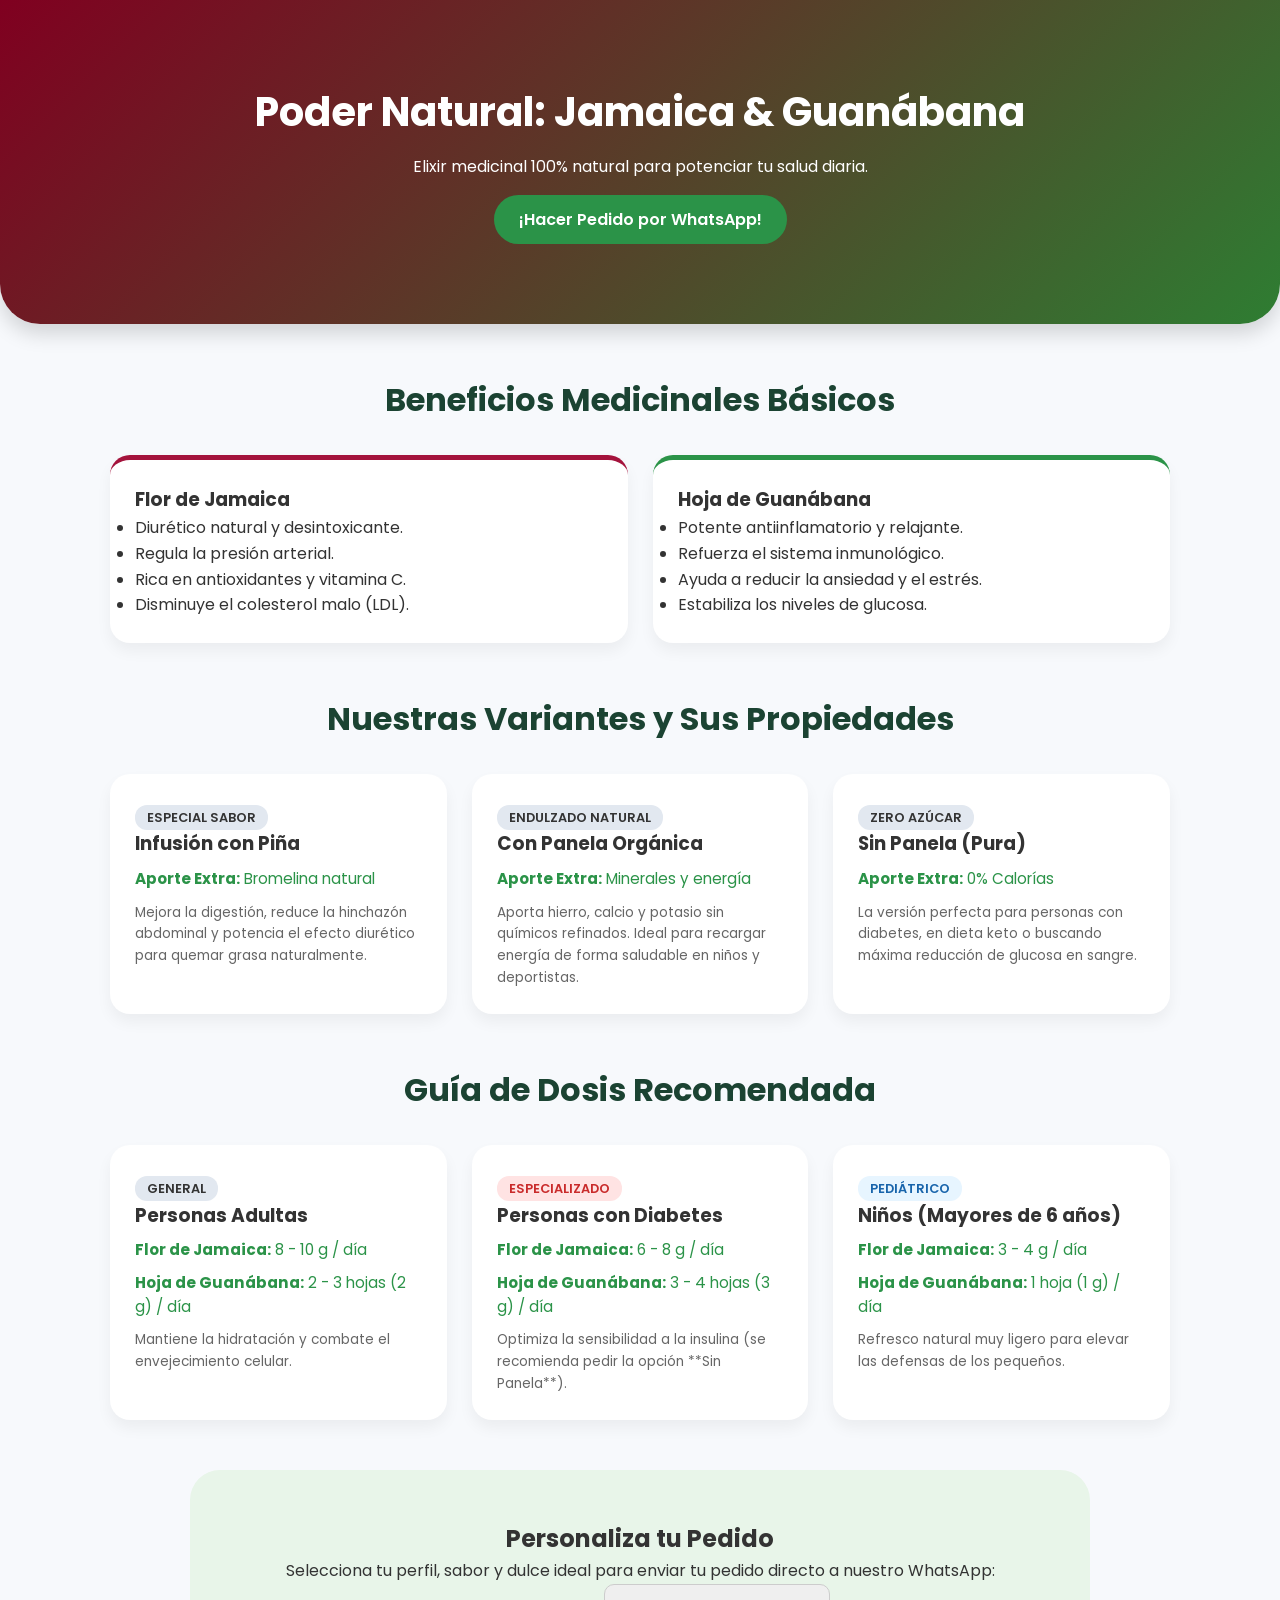
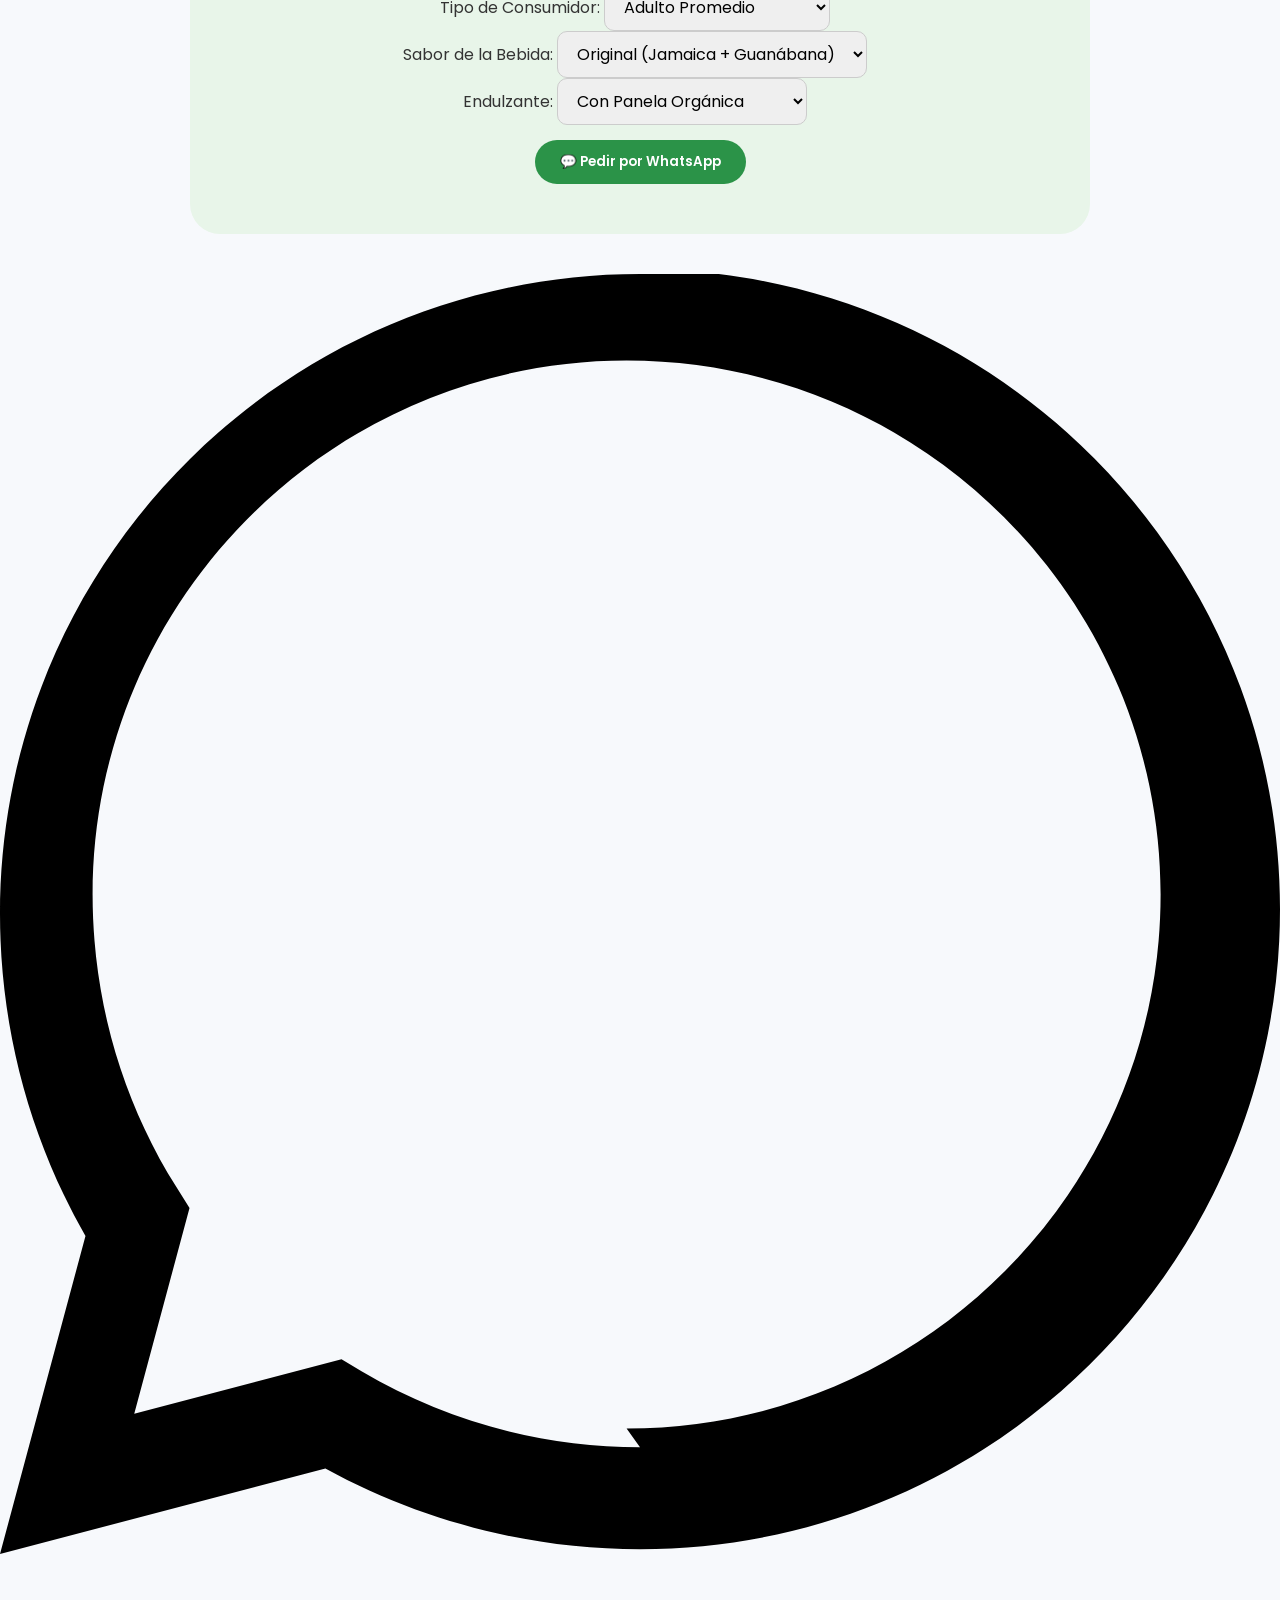
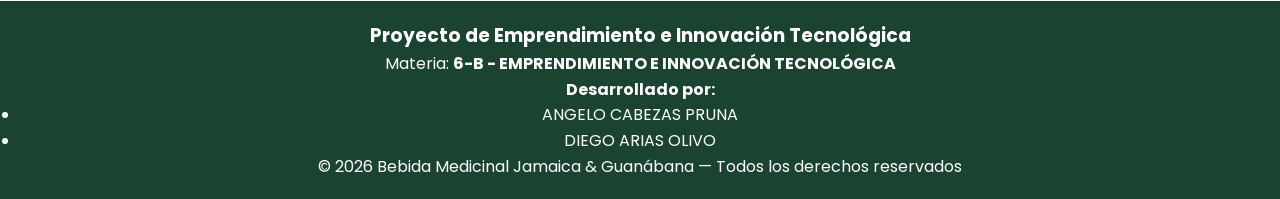
==== index.html @ f89e8bc5 "Revise index.html for improved content and layout Updated content and structure of the index.html fi" ====
<!DOCTYPE html>
<html lang="es">
<head>
  <meta charset="UTF-8">
  <meta name="viewport" content="width=device-width, initial-scale=1.0">
  <title>Infusión Medicinal: Jamaica & Guanábana</title>
  <link rel="stylesheet" href="style.css">
  <link href="https://fonts.googleapis.com/css2?family=Poppins:wght@300;400;600;700&display=swap" rel="stylesheet">
</head>
<body>

  <!-- Header -->
  <header class="hero">
    <div class="hero-content">
      <h1 class="fade-in">Poder Natural: Jamaica & Guanábana</h1>
      <p class="fade-in-delay">Elixir medicinal 100% natural para potenciar tu salud diaria.</p>
      <a href="#pedido" class="btn-main">¡Hacer Pedido por WhatsApp!</a>
    </div>
  </header>

  <!-- Beneficios de la Infusión Base -->
  <section class="container">
    <h2 class="section-title">Beneficios Medicinales Básicos</h2>
    <div class="grid">
      <div class="card card-jamaica">
        <h3>Flor de Jamaica</h3>
        <ul>
          <li>Diurético natural y desintoxicante.</li>
          <li>Regula la presión arterial.</li>
          <li>Rica en antioxidantes y vitamina C.</li>
          <li>Disminuye el colesterol malo (LDL).</li>
        </ul>
      </div>

      <div class="card card-guanabana">
        <h3>Hoja de Guanábana</h3>
        <ul>
          <li>Potente antiinflamatorio y relajante.</li>
          <li>Refuerza el sistema inmunológico.</li>
          <li>Ayuda a reducir la ansiedad y el estrés.</li>
          <li>Estabiliza los niveles de glucosa.</li>
        </ul>
      </div>
    </div>
  </section>

  <!-- Sección de Sabores y Variantes -->
  <section class="container">
    <h2 class="section-title">Nuestras Variantes y Sus Propiedades</h2>
    <div class="grid">
      <div class="card card-flavor">
        <span class="badge badge-pina">Especial Sabor</span>
        <h3>Infusión con Piña</h3>
        <p class="dosis"><strong>Aporte Extra:</strong> Bromelina natural</p>
        <p class="desc">Mejora la digestión, reduce la hinchazón abdominal y potencia el efecto diurético para quemar grasa naturalmente.</p>
      </div>

      <div class="card card-flavor">
        <span class="badge badge-panela">Endulzado Natural</span>
        <h3>Con Panela Orgánica</h3>
        <p class="dosis"><strong>Aporte Extra:</strong> Minerales y energía</p>
        <p class="desc">Aporta hierro, calcio y potasio sin químicos refinados. Ideal para recargar energía de forma saludable en niños y deportistas.</p>
      </div>

      <div class="card card-flavor">
        <span class="badge badge-zero">Zero Azúcar</span>
        <h3>Sin Panela (Pura)</h3>
        <p class="dosis"><strong>Aporte Extra:</strong> 0% Calorías</p>
        <p class="desc">La versión perfecta para personas con diabetes, en dieta keto o buscando máxima reducción de glucosa en sangre.</p>
      </div>
    </div>
  </section>

  <!-- Dosis según la persona -->
  <section id="dosificacion" class="container">
    <h2 class="section-title">Guía de Dosis Recomendada</h2>
    <div class="grid">
      
      <div class="card info-card">
        <span class="badge">General</span>
        <h3>Personas Adultas</h3>
        <p class="dosis"><strong>Flor de Jamaica:</strong> 8 - 10 g / día</p>
        <p class="dosis"><strong>Hoja de Guanábana:</strong> 2 - 3 hojas (2 g) / día</p>
        <p class="desc">Mantiene la hidratación y combate el envejecimiento celular.</p>
      </div>

      <div class="card info-card highlight">
        <span class="badge badge-diabetes">Especializado</span>
        <h3>Personas con Diabetes</h3>
        <p class="dosis"><strong>Flor de Jamaica:</strong> 6 - 8 g / día</p>
        <p class="dosis"><strong>Hoja de Guanábana:</strong> 3 - 4 hojas (3 g) / día</p>
        <p class="desc">Optimiza la sensibilidad a la insulina (se recomienda pedir la opción **Sin Panela**).</p>
      </div>

      <div class="card info-card">
        <span class="badge badge-kids">Pediátrico</span>
        <h3>Niños (Mayores de 6 años)</h3>
        <p class="dosis"><strong>Flor de Jamaica:</strong> 3 - 4 g / día</p>
        <p class="dosis"><strong>Hoja de Guanábana:</strong> 1 hoja (1 g) / día</p>
        <p class="desc">Refresco natural muy ligero para elevar las defensas de los pequeños.</p>
      </div>

    </div>
  </section>

  <!-- Calculadora y Pedido Personalizado -->
  <section id="pedido" class="interactive-section">
    <h2>Personaliza tu Pedido</h2>
    <p>Selecciona tu perfil, sabor y dulce ideal para enviar tu pedido directo a nuestro WhatsApp:</p>
    
    <div class="calculator-box">
      <div class="form-group">
        <label>Tipo de Consumidor:</label>
        <select id="userType">
          <option value="Adulto Promedio">Adulto Promedio</option>
          <option value="Persona con Diabetes">Persona con Diabetes</option>
          <option value="Niño (6-12 años)">Niño (6-12 años)</option>
        </select>
      </div>

      <div class="form-group">
        <label>Sabor de la Bebida:</label>
        <select id="flavorType">
          <option value="Original (Jamaica + Guanábana)">Original (Jamaica + Guanábana)</option>
          <option value="Con Piña (Digestiva)">Con Piña (Digestiva)</option>
        </select>
      </div>

      <div class="form-group">
        <label>Endulzante:</label>
        <select id="sweetType">
          <option value="Con Panela Orgánica">Con Panela Orgánica</option>
          <option value="Sin Panela (100% Natural)">Sin Panela (100% Natural)</option>
        </select>
      </div>

      <button onclick="enviarWhatsApp()" class="btn-calc btn-whatsapp">
        💬 Pedir por WhatsApp
      </button>
    </div>
  </section>

  <!-- Botón Flotante de WhatsApp -->
  <a href="https://wa.me/593978874366?text=¡Hola!%20Deseo%20información%20sobre%20las%20bebidas%20medicinales." class="whatsapp-float" target="_blank">
    <svg viewBox="0 0 32 32" class="whatsapp-icon">
      <path d="M16 0c-8.837 0-16 7.163-16 16 0 2.825 0.737 5.607 2.137 8.048l-2.137 7.952 8.135-2.135c2.372 1.3 5.068 2.015 7.865 2.015 8.837 0 16-7.163 16-16s-7.163-16-16-16zM16 29.333c-2.452 0-4.855-0.655-6.962-1.902l-0.5-0.298-5.182 1.358 1.382-5.143-0.328-0.522c-1.372-2.182-2.095-4.708-2.095-7.311 0-7.362 5.988-13.35 13.35-13.35s13.35 5.988 13.35 13.35-5.988 13.35-13.35 13.35z"></path>
    </svg>
  </a>

  <!-- Créditos del Emprendimiento -->
  <footer>
    <div class="footer-content">
      <h3>Proyecto de Emprendimiento e Innovación Tecnológica</h3>
      <p class="materia">Materia: <strong>6-B - EMPRENDIMIENTO E INNOVACIÓN TECNOLÓGICA</strong></p>
      
      <div class="integrantes">
        <p><strong>Desarrollado por:</strong></p>
        <ul>
          <li>ANGELO CABEZAS PRUNA</li>
          <li>DIEGO ARIAS OLIVO</li>
        </ul>
      </div>

      <p class="copyright">&copy; 2026 Bebida Medicinal Jamaica & Guanábana — Todos los derechos reservados</p>
    </div>
  </footer>

  <script src="script.js"></script>
</body>
</html>
---- style.css ----
* {
  margin: 0;
  padding: 0;
  box-sizing: border-box;
  font-family: 'Poppins', sans-serif;
}

body {
  background-color: #f7f9fc;
  color: #333;
  line-height: 1.6;
}

/* Header animado */
.hero {
  background: linear-gradient(135deg, #800020, #2e7d32);
  color: white;
  text-align: center;
  padding: 80px 20px;
  border-bottom-left-radius: 40px;
  border-bottom-right-radius: 40px;
  box-shadow: 0 10px 20px rgba(0,0,0,0.15);
}

.hero h1 {
  font-size: 2.5rem;
  margin-bottom: 10px;
}

/* Animaciones CSS */
.fade-in {
  animation: fadeIn 1.2s ease-in-out;
}

.fade-in-delay {
  animation: fadeIn 2s ease-in-out;
}

@keyframes fadeIn {
  from { opacity: 0; transform: translateY(-15px); }
  to { opacity: 1; transform: translateY(0); }
}

/* Layout */
.container {
  max-width: 1100px;
  margin: 50px auto;
  padding: 0 20px;
}

.section-title {
  text-align: center;
  margin-bottom: 30px;
  color: #1b4332;
  font-size: 2rem;
}

.grid {
  display: grid;
  grid-template-columns: repeat(auto-fit, minmax(280px, 1fr));
  gap: 25px;
}

/* Tarjetas */
.card {
  background: white;
  padding: 25px;
  border-radius: 20px;
  box-shadow: 0 8px 15px rgba(0,0,0,0.05);
  transition: transform 0.3s ease, box-shadow 0.3s ease;
  border-top: 5px solid transparent;
}

.card:hover {
  transform: translateY(-8px);
  box-shadow: 0 12px 25px rgba(0,0,0,0.12);
}

.card-jamaica { border-top-color: #a4133c; }
.card-guanabana { border-top-color: #2b9348; }

.badge {
  background: #e2e8f0;
  padding: 4px 12px;
  border-radius: 12px;
  font-size: 0.8rem;
  font-weight: 600;
  text-transform: uppercase;
}

.badge-diabetes { background: #ffe3e3; color: #c92a2a; }
.badge-kids { background: #e7f5ff; color: #1864ab; }

.dosis {
  font-size: 0.95rem;
  margin-top: 8px;
  color: #2b9348;
}

.desc {
  font-size: 0.85rem;
  color: #666;
  margin-top: 10px;
}

/* Botones y Calculadora */
.btn-main, .btn-calc {
  display: inline-block;
  background: #2b9348;
  color: white;
  padding: 12px 25px;
  border-radius: 25px;
  text-decoration: none;
  font-weight: 600;
  margin-top: 15px;
  border: none;
  cursor: pointer;
  transition: background 0.3s;
}

.btn-main:hover, .btn-calc:hover {
  background: #1b4332;
}

.interactive-section {
  background: #e8f5e9;
  text-align: center;
  padding: 50px 20px;
  border-radius: 30px;
  max-width: 900px;
  margin: 40px auto;
}

select {
  padding: 10px 15px;
  border-radius: 10px;
  border: 1px solid #ccc;
  font-size: 1rem;
  margin-right: 10px;
}

.result-box {
  margin-top: 25px;
  padding: 20px;
  background: white;
  border-radius: 15px;
  display: inline-block;
  box-shadow: 0 4px 10px rgba(0,0,0,0.08);
  animation: popIn 0.4s ease;
}

.hidden { display: none; }

@keyframes popIn {
  0% { transform: scale(0.8); opacity: 0; }
  100% { transform: scale(1); opacity: 1; }
}

footer {
  text-align: center;
  padding: 20px;
  background: #1b4332;
  color: white;
  margin-top: 40px;
}
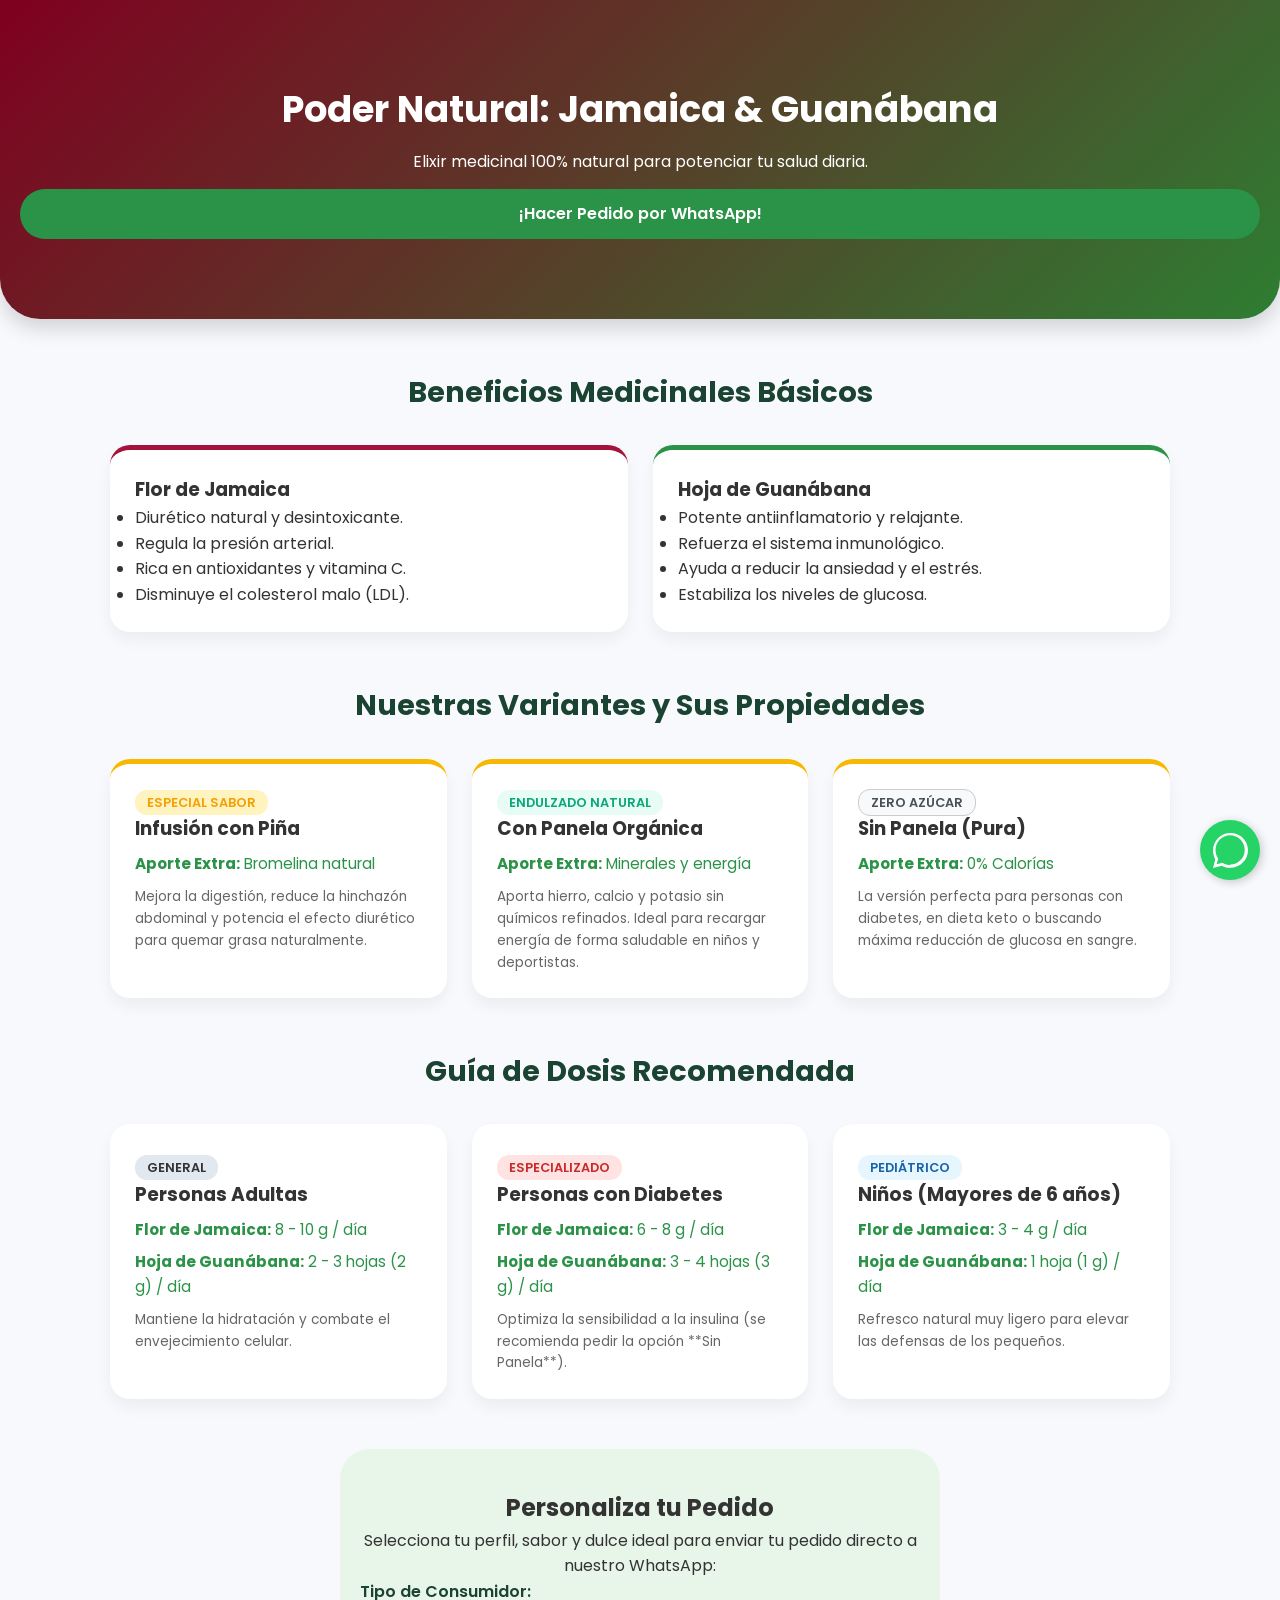
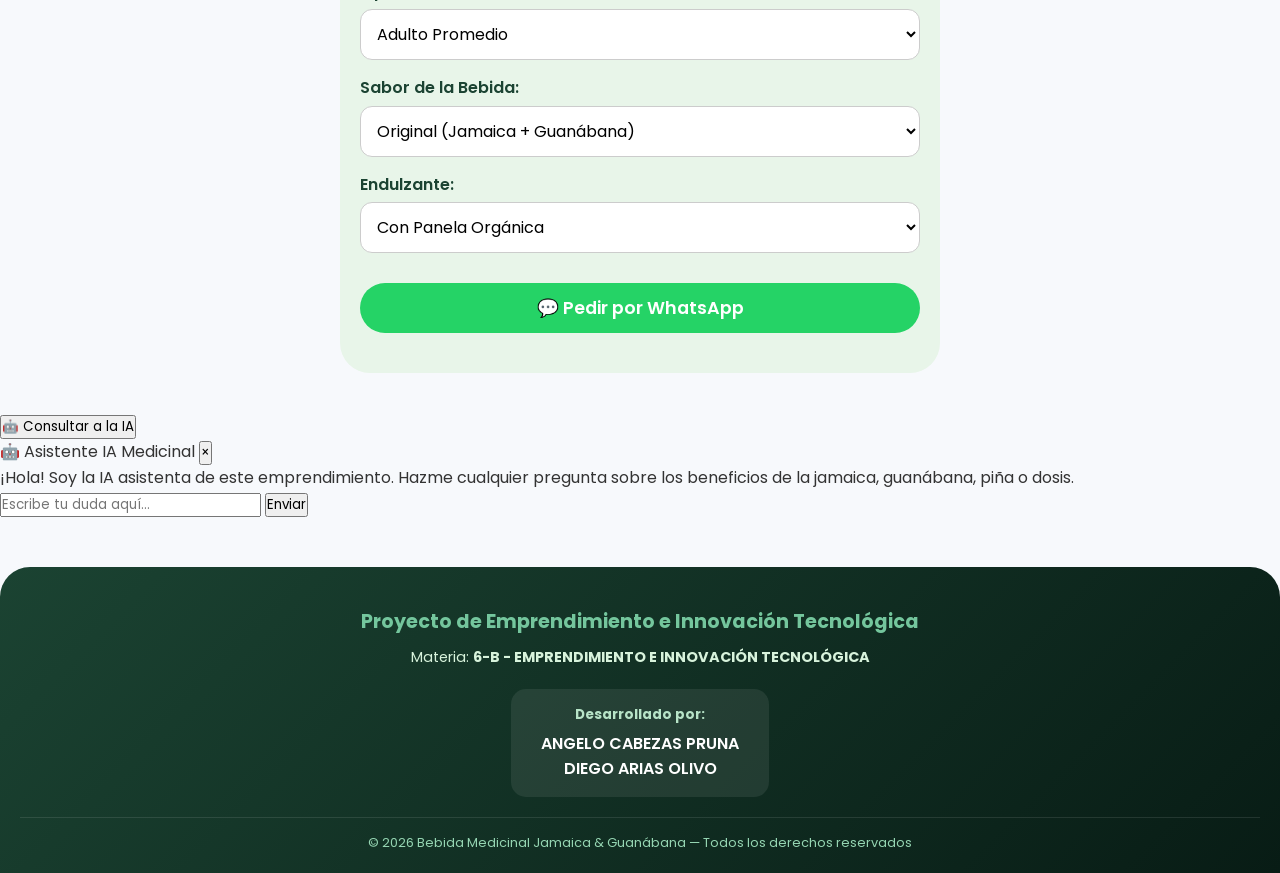
==== commit 528ef1ff: "Add interactive chatbot and order button" ====
--- a/index.html
+++ b/index.html
@@ -75,7 +75,6 @@
   <section id="dosificacion" class="container">
     <h2 class="section-title">Guía de Dosis Recomendada</h2>
     <div class="grid">
-      
       <div class="card info-card">
         <span class="badge">General</span>
         <h3>Personas Adultas</h3>
@@ -99,7 +98,6 @@
         <p class="dosis"><strong>Hoja de Guanábana:</strong> 1 hoja (1 g) / día</p>
         <p class="desc">Refresco natural muy ligero para elevar las defensas de los pequeños.</p>
       </div>
-
     </div>
   </section>
 
@@ -140,6 +138,28 @@
     </div>
   </section>
 
+  <!-- Botón Flotante de IA / Chatbot -->
+  <button class="ai-float" onclick="toggleChat()">
+    🤖 Consultar a la IA
+  </button>
+
+  <!-- Ventana Interactiva del Chatbot de IA -->
+  <div id="aiChatWindow" class="chat-window hidden">
+    <div class="chat-header">
+      <span>🤖 Asistente IA Medicinal</span>
+      <button onclick="toggleChat()" class="close-btn">&times;</button>
+    </div>
+    <div id="chatBody" class="chat-body">
+      <div class="chat-msg bot-msg">
+        ¡Hola! Soy la IA asistenta de este emprendimiento. Hazme cualquier pregunta sobre los beneficios de la jamaica, guanábana, piña o dosis.
+      </div>
+    </div>
+    <div class="chat-footer">
+      <input type="text" id="userInput" placeholder="Escribe tu duda aquí..." onkeypress="handleKeyPress(event)">
+      <button onclick="sendMessage()">Enviar</button>
+    </div>
+  </div>
+
   <!-- Botón Flotante de WhatsApp -->
   <a href="https://wa.me/593978874366?text=¡Hola!%20Deseo%20información%20sobre%20las%20bebidas%20medicinales." class="whatsapp-float" target="_blank">
     <svg viewBox="0 0 32 32" class="whatsapp-icon">
--- a/style.css
+++ b/style.css
@@ -11,7 +11,7 @@
   line-height: 1.6;
 }
 
-/* Header animado */
+/* Header */
 .hero {
   background: linear-gradient(135deg, #800020, #2e7d32);
   color: white;
@@ -23,18 +23,12 @@
 }
 
 .hero h1 {
-  font-size: 2.5rem;
+  font-size: 2.3rem;
   margin-bottom: 10px;
 }
 
-/* Animaciones CSS */
-.fade-in {
-  animation: fadeIn 1.2s ease-in-out;
-}
-
-.fade-in-delay {
-  animation: fadeIn 2s ease-in-out;
-}
+.fade-in { animation: fadeIn 1.2s ease-in-out; }
+.fade-in-delay { animation: fadeIn 2s ease-in-out; }
 
 @keyframes fadeIn {
   from { opacity: 0; transform: translateY(-15px); }
@@ -52,7 +46,7 @@
   text-align: center;
   margin-bottom: 30px;
   color: #1b4332;
-  font-size: 2rem;
+  font-size: 1.8rem;
 }
 
 .grid {
@@ -78,6 +72,7 @@
 
 .card-jamaica { border-top-color: #a4133c; }
 .card-guanabana { border-top-color: #2b9348; }
+.card-flavor { border-top-color: #f7b801; }
 
 .badge {
   background: #e2e8f0;
@@ -90,6 +85,9 @@
 
 .badge-diabetes { background: #ffe3e3; color: #c92a2a; }
 .badge-kids { background: #e7f5ff; color: #1864ab; }
+.badge-pina { background: #fff3bf; color: #f59f00; }
+.badge-panela { background: #e6fcf5; color: #0ca678; }
+.badge-zero { background: #f8f9fa; color: #495057; border: 1px solid #ccc; }
 
 .dosis {
   font-size: 0.95rem;
@@ -103,7 +101,37 @@
   margin-top: 10px;
 }
 
-/* Botones y Calculadora */
+/* Formulario interactivo */
+.interactive-section {
+  background: #e8f5e9;
+  text-align: center;
+  padding: 40px 20px;
+  border-radius: 30px;
+  max-width: 600px;
+  margin: 40px auto;
+}
+
+.form-group {
+  margin-bottom: 15px;
+  text-align: left;
+}
+
+.form-group label {
+  display: block;
+  font-weight: 600;
+  margin-bottom: 5px;
+  color: #1b4332;
+}
+
+select {
+  width: 100%;
+  padding: 12px;
+  border-radius: 12px;
+  border: 1px solid #ccc;
+  font-size: 1rem;
+  background: white;
+}
+
 .btn-main, .btn-calc {
   display: inline-block;
   background: #2b9348;
@@ -116,50 +144,88 @@
   border: none;
   cursor: pointer;
   transition: background 0.3s;
-}
-
-.btn-main:hover, .btn-calc:hover {
-  background: #1b4332;
-}
-
-.interactive-section {
-  background: #e8f5e9;
-  text-align: center;
-  padding: 50px 20px;
-  border-radius: 30px;
-  max-width: 900px;
-  margin: 40px auto;
-}
-
-select {
-  padding: 10px 15px;
-  border-radius: 10px;
-  border: 1px solid #ccc;
-  font-size: 1rem;
-  margin-right: 10px;
-}
-
-.result-box {
-  margin-top: 25px;
-  padding: 20px;
-  background: white;
+  width: 100%;
+}
+
+.btn-whatsapp {
+  background: #25d366;
+  font-size: 1.1rem;
+}
+
+.btn-whatsapp:hover {
+  background: #128c7e;
+}
+
+/* Botón flotante de WhatsApp */
+.whatsapp-float {
+  position: fixed;
+  bottom: 20px;
+  right: 20px;
+  background-color: #25d366;
+  width: 60px;
+  height: 60px;
+  border-radius: 50px;
+  display: flex;
+  justify-content: center;
+  align-items: center;
+  box-shadow: 2px 2px 10px rgba(0,0,0,0.2);
+  z-index: 1000;
+  transition: transform 0.3s;
+}
+
+.whatsapp-float:hover {
+  transform: scale(1.1);
+}
+
+.whatsapp-icon {
+  width: 35px;
+  height: 35px;
+  fill: white;
+}
+
+/* Footer / Créditos */
+footer {
+  background: linear-gradient(135deg, #1b4332, #081c15);
+  color: #f1f1f1;
+  text-align: center;
+  padding: 40px 20px 20px;
+  margin-top: 50px;
+  border-top-left-radius: 30px;
+  border-top-right-radius: 30px;
+}
+
+.footer-content h3 {
+  color: #74c69d;
+  font-size: 1.2rem;
+  margin-bottom: 8px;
+}
+
+.footer-content .materia {
+  font-size: 0.9rem;
+  color: #d8f3dc;
+  margin-bottom: 20px;
+}
+
+.integrantes {
+  background: rgba(255, 255, 255, 0.08);
+  display: inline-block;
+  padding: 15px 30px;
   border-radius: 15px;
-  display: inline-block;
-  box-shadow: 0 4px 10px rgba(0,0,0,0.08);
-  animation: popIn 0.4s ease;
-}
-
-.hidden { display: none; }
-
-@keyframes popIn {
-  0% { transform: scale(0.8); opacity: 0; }
-  100% { transform: scale(1); opacity: 1; }
-}
-
-footer {
-  text-align: center;
-  padding: 20px;
-  background: #1b4332;
-  color: white;
-  margin-top: 40px;
-}+  margin-bottom: 20px;
+}
+
+.integrantes p {
+  color: #b7e4c7;
+  font-size: 0.85rem;
+  margin-bottom: 5px;
+}
+
+.integrantes ul { list-style: none; }
+.integrantes li { font-size: 1rem; font-weight: 600; color: #fff; }
+
+.copyright {
+  font-size: 0.8rem;
+  color: #95d5b2;
+  border-top: 1px solid rgba(255, 255, 255, 0.1);
+  padding-top: 15px;
+}
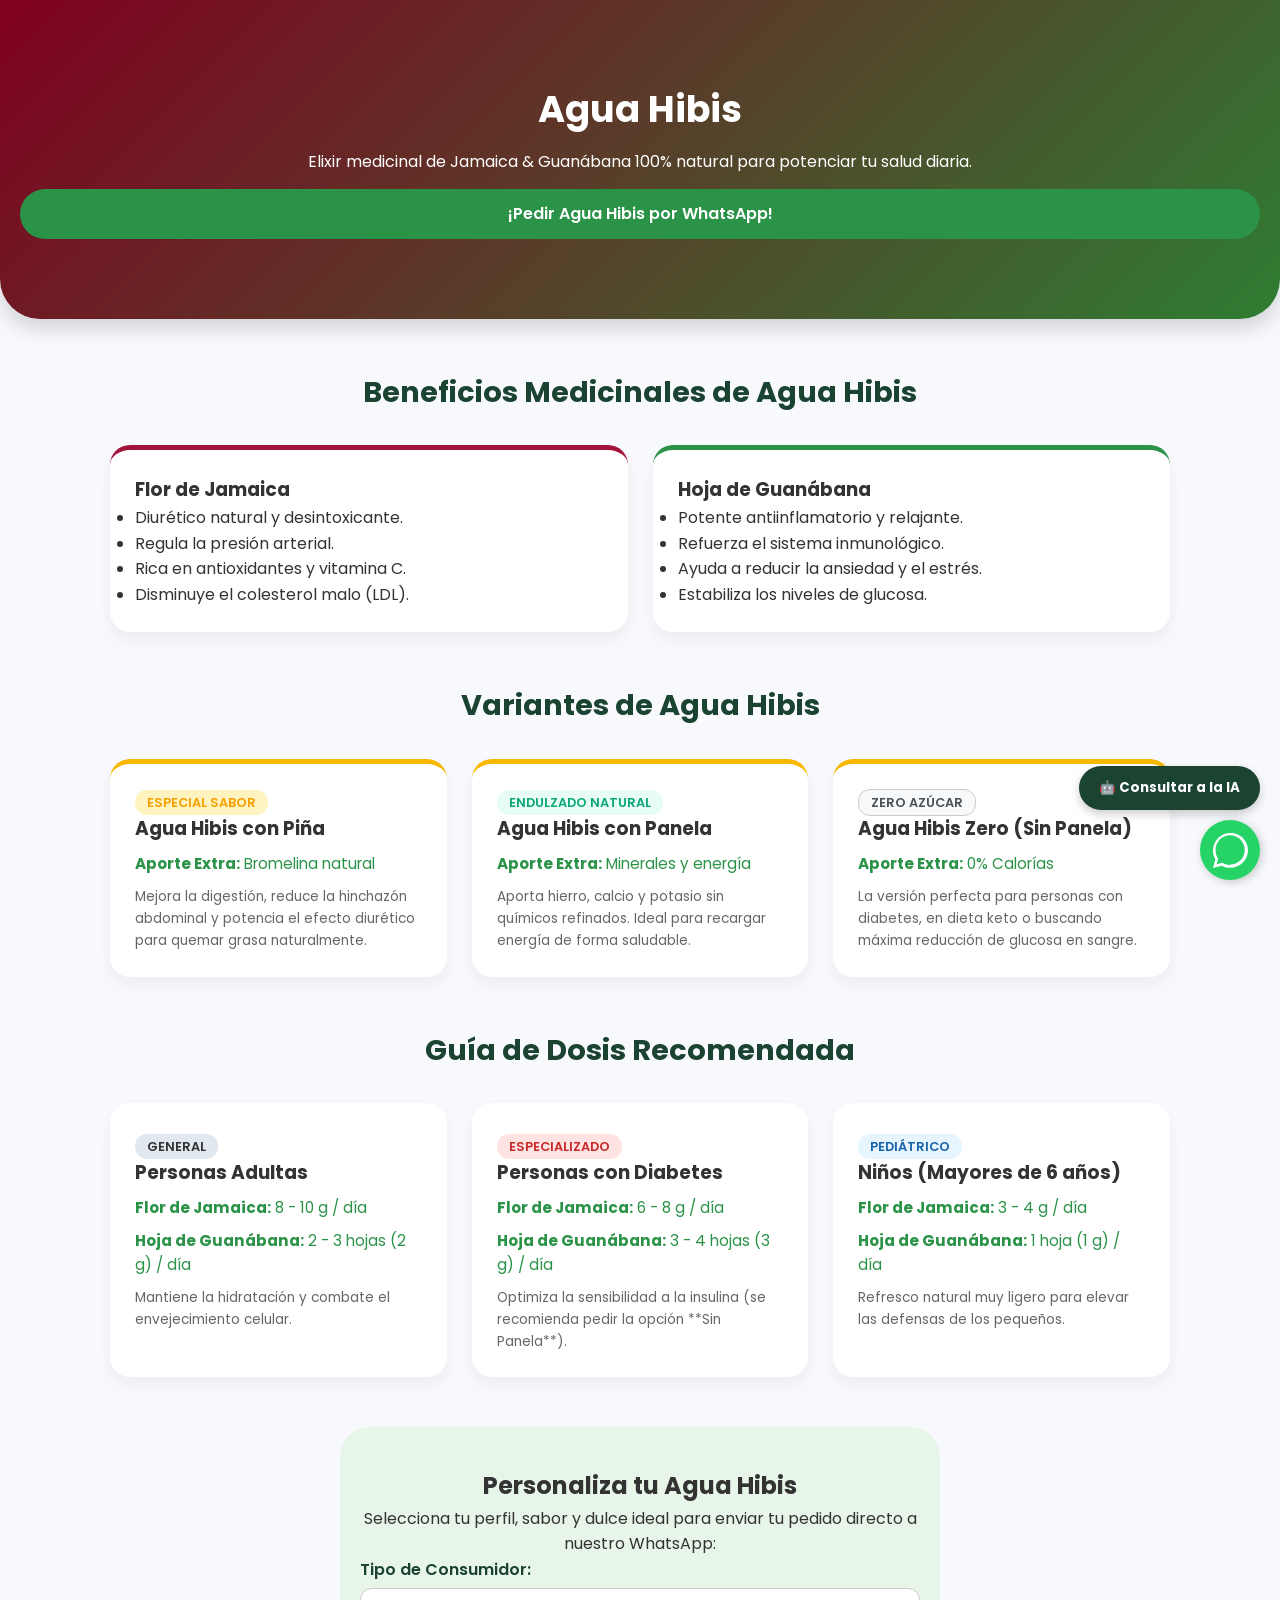
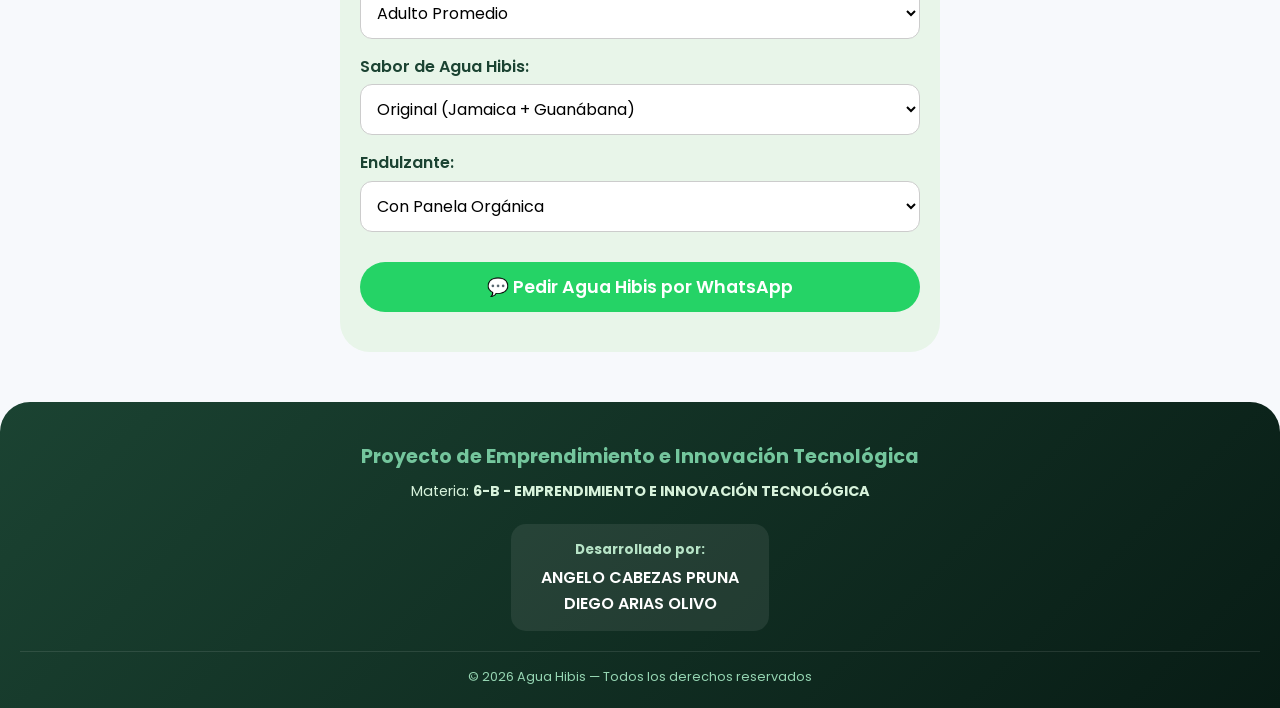
==== commit a38312ad: "Update index.html for Agua Hibis branding" ====
--- a/index.html
+++ b/index.html
@@ -3,7 +3,7 @@
 <head>
   <meta charset="UTF-8">
   <meta name="viewport" content="width=device-width, initial-scale=1.0">
-  <title>Infusión Medicinal: Jamaica & Guanábana</title>
+  <title>Agua Hibis - Infusión Medicinal de Jamaica & Guanábana</title>
   <link rel="stylesheet" href="style.css">
   <link href="https://fonts.googleapis.com/css2?family=Poppins:wght@300;400;600;700&display=swap" rel="stylesheet">
 </head>
@@ -12,15 +12,15 @@
   <!-- Header -->
   <header class="hero">
     <div class="hero-content">
-      <h1 class="fade-in">Poder Natural: Jamaica & Guanábana</h1>
-      <p class="fade-in-delay">Elixir medicinal 100% natural para potenciar tu salud diaria.</p>
-      <a href="#pedido" class="btn-main">¡Hacer Pedido por WhatsApp!</a>
+      <h1 class="fade-in">Agua Hibis</h1>
+      <p class="fade-in-delay">Elixir medicinal de Jamaica & Guanábana 100% natural para potenciar tu salud diaria.</p>
+      <a href="#pedido" class="btn-main">¡Pedir Agua Hibis por WhatsApp!</a>
     </div>
   </header>
 
   <!-- Beneficios de la Infusión Base -->
   <section class="container">
-    <h2 class="section-title">Beneficios Medicinales Básicos</h2>
+    <h2 class="section-title">Beneficios Medicinales de Agua Hibis</h2>
     <div class="grid">
       <div class="card card-jamaica">
         <h3>Flor de Jamaica</h3>
@@ -46,25 +46,25 @@
 
   <!-- Sección de Sabores y Variantes -->
   <section class="container">
-    <h2 class="section-title">Nuestras Variantes y Sus Propiedades</h2>
+    <h2 class="section-title">Variantes de Agua Hibis</h2>
     <div class="grid">
       <div class="card card-flavor">
         <span class="badge badge-pina">Especial Sabor</span>
-        <h3>Infusión con Piña</h3>
+        <h3>Agua Hibis con Piña</h3>
         <p class="dosis"><strong>Aporte Extra:</strong> Bromelina natural</p>
         <p class="desc">Mejora la digestión, reduce la hinchazón abdominal y potencia el efecto diurético para quemar grasa naturalmente.</p>
       </div>
 
       <div class="card card-flavor">
         <span class="badge badge-panela">Endulzado Natural</span>
-        <h3>Con Panela Orgánica</h3>
+        <h3>Agua Hibis con Panela</h3>
         <p class="dosis"><strong>Aporte Extra:</strong> Minerales y energía</p>
-        <p class="desc">Aporta hierro, calcio y potasio sin químicos refinados. Ideal para recargar energía de forma saludable en niños y deportistas.</p>
+        <p class="desc">Aporta hierro, calcio y potasio sin químicos refinados. Ideal para recargar energía de forma saludable.</p>
       </div>
 
       <div class="card card-flavor">
         <span class="badge badge-zero">Zero Azúcar</span>
-        <h3>Sin Panela (Pura)</h3>
+        <h3>Agua Hibis Zero (Sin Panela)</h3>
         <p class="dosis"><strong>Aporte Extra:</strong> 0% Calorías</p>
         <p class="desc">La versión perfecta para personas con diabetes, en dieta keto o buscando máxima reducción de glucosa en sangre.</p>
       </div>
@@ -103,7 +103,7 @@
 
   <!-- Calculadora y Pedido Personalizado -->
   <section id="pedido" class="interactive-section">
-    <h2>Personaliza tu Pedido</h2>
+    <h2>Personaliza tu Agua Hibis</h2>
     <p>Selecciona tu perfil, sabor y dulce ideal para enviar tu pedido directo a nuestro WhatsApp:</p>
     
     <div class="calculator-box">
@@ -117,7 +117,7 @@
       </div>
 
       <div class="form-group">
-        <label>Sabor de la Bebida:</label>
+        <label>Sabor de Agua Hibis:</label>
         <select id="flavorType">
           <option value="Original (Jamaica + Guanábana)">Original (Jamaica + Guanábana)</option>
           <option value="Con Piña (Digestiva)">Con Piña (Digestiva)</option>
@@ -133,7 +133,7 @@
       </div>
 
       <button onclick="enviarWhatsApp()" class="btn-calc btn-whatsapp">
-        💬 Pedir por WhatsApp
+        💬 Pedir Agua Hibis por WhatsApp
       </button>
     </div>
   </section>
@@ -146,22 +146,22 @@
   <!-- Ventana Interactiva del Chatbot de IA -->
   <div id="aiChatWindow" class="chat-window hidden">
     <div class="chat-header">
-      <span>🤖 Asistente IA Medicinal</span>
+      <span>🤖 Asistente IA Agua Hibis</span>
       <button onclick="toggleChat()" class="close-btn">&times;</button>
     </div>
     <div id="chatBody" class="chat-body">
       <div class="chat-msg bot-msg">
-        ¡Hola! Soy la IA asistenta de este emprendimiento. Hazme cualquier pregunta sobre los beneficios de la jamaica, guanábana, piña o dosis.
+        ¡Hola! Soy la IA de Agua Hibis. Hazme cualquier pregunta sobre los beneficios de la jamaica, guanábana, piña, dosis o cómo realizar tu pedido.
       </div>
     </div>
     <div class="chat-footer">
-      <input type="text" id="userInput" placeholder="Escribe tu duda aquí..." onkeypress="handleKeyPress(event)">
+      <input type="text" id="userInput" placeholder="Escribe tu duda sobre Agua Hibis..." onkeypress="handleKeyPress(event)">
       <button onclick="sendMessage()">Enviar</button>
     </div>
   </div>
 
   <!-- Botón Flotante de WhatsApp -->
-  <a href="https://wa.me/593978874366?text=¡Hola!%20Deseo%20información%20sobre%20las%20bebidas%20medicinales." class="whatsapp-float" target="_blank">
+  <a href="https://wa.me/593978874366?text=¡Hola!%20Deseo%20información%20sobre%20Agua%20Hibis." class="whatsapp-float" target="_blank">
     <svg viewBox="0 0 32 32" class="whatsapp-icon">
       <path d="M16 0c-8.837 0-16 7.163-16 16 0 2.825 0.737 5.607 2.137 8.048l-2.137 7.952 8.135-2.135c2.372 1.3 5.068 2.015 7.865 2.015 8.837 0 16-7.163 16-16s-7.163-16-16-16zM16 29.333c-2.452 0-4.855-0.655-6.962-1.902l-0.5-0.298-5.182 1.358 1.382-5.143-0.328-0.522c-1.372-2.182-2.095-4.708-2.095-7.311 0-7.362 5.988-13.35 13.35-13.35s13.35 5.988 13.35 13.35-5.988 13.35-13.35 13.35z"></path>
     </svg>
@@ -181,7 +181,7 @@
         </ul>
       </div>
 
-      <p class="copyright">&copy; 2026 Bebida Medicinal Jamaica & Guanábana — Todos los derechos reservados</p>
+      <p class="copyright">&copy; 2026 Agua Hibis — Todos los derechos reservados</p>
     </div>
   </footer>
 
--- a/style.css
+++ b/style.css
@@ -11,7 +11,6 @@
   line-height: 1.6;
 }
 
-/* Header */
 .hero {
   background: linear-gradient(135deg, #800020, #2e7d32);
   color: white;
@@ -22,11 +21,7 @@
   box-shadow: 0 10px 20px rgba(0,0,0,0.15);
 }
 
-.hero h1 {
-  font-size: 2.3rem;
-  margin-bottom: 10px;
-}
-
+.hero h1 { font-size: 2.3rem; margin-bottom: 10px; }
 .fade-in { animation: fadeIn 1.2s ease-in-out; }
 .fade-in-delay { animation: fadeIn 2s ease-in-out; }
 
@@ -35,27 +30,10 @@
   to { opacity: 1; transform: translateY(0); }
 }
 
-/* Layout */
-.container {
-  max-width: 1100px;
-  margin: 50px auto;
-  padding: 0 20px;
-}
-
-.section-title {
-  text-align: center;
-  margin-bottom: 30px;
-  color: #1b4332;
-  font-size: 1.8rem;
-}
-
-.grid {
-  display: grid;
-  grid-template-columns: repeat(auto-fit, minmax(280px, 1fr));
-  gap: 25px;
-}
-
-/* Tarjetas */
+.container { max-width: 1100px; margin: 50px auto; padding: 0 20px; }
+.section-title { text-align: center; margin-bottom: 30px; color: #1b4332; font-size: 1.8rem; }
+.grid { display: grid; grid-template-columns: repeat(auto-fit, minmax(280px, 1fr)); gap: 25px; }
+
 .card {
   background: white;
   padding: 25px;
@@ -65,43 +43,21 @@
   border-top: 5px solid transparent;
 }
 
-.card:hover {
-  transform: translateY(-8px);
-  box-shadow: 0 12px 25px rgba(0,0,0,0.12);
-}
-
+.card:hover { transform: translateY(-8px); box-shadow: 0 12px 25px rgba(0,0,0,0.12); }
 .card-jamaica { border-top-color: #a4133c; }
 .card-guanabana { border-top-color: #2b9348; }
 .card-flavor { border-top-color: #f7b801; }
 
-.badge {
-  background: #e2e8f0;
-  padding: 4px 12px;
-  border-radius: 12px;
-  font-size: 0.8rem;
-  font-weight: 600;
-  text-transform: uppercase;
-}
-
+.badge { background: #e2e8f0; padding: 4px 12px; border-radius: 12px; font-size: 0.8rem; font-weight: 600; text-transform: uppercase; }
 .badge-diabetes { background: #ffe3e3; color: #c92a2a; }
 .badge-kids { background: #e7f5ff; color: #1864ab; }
 .badge-pina { background: #fff3bf; color: #f59f00; }
 .badge-panela { background: #e6fcf5; color: #0ca678; }
 .badge-zero { background: #f8f9fa; color: #495057; border: 1px solid #ccc; }
 
-.dosis {
-  font-size: 0.95rem;
-  margin-top: 8px;
-  color: #2b9348;
-}
-
-.desc {
-  font-size: 0.85rem;
-  color: #666;
-  margin-top: 10px;
-}
-
-/* Formulario interactivo */
+.dosis { font-size: 0.95rem; margin-top: 8px; color: #2b9348; }
+.desc { font-size: 0.85rem; color: #666; margin-top: 10px; }
+
 .interactive-section {
   background: #e8f5e9;
   text-align: center;
@@ -111,26 +67,10 @@
   margin: 40px auto;
 }
 
-.form-group {
-  margin-bottom: 15px;
-  text-align: left;
-}
-
-.form-group label {
-  display: block;
-  font-weight: 600;
-  margin-bottom: 5px;
-  color: #1b4332;
-}
-
-select {
-  width: 100%;
-  padding: 12px;
-  border-radius: 12px;
-  border: 1px solid #ccc;
-  font-size: 1rem;
-  background: white;
-}
+.form-group { margin-bottom: 15px; text-align: left; }
+.form-group label { display: block; font-weight: 600; margin-bottom: 5px; color: #1b4332; }
+
+select { width: 100%; padding: 12px; border-radius: 12px; border: 1px solid #ccc; font-size: 1rem; background: white; }
 
 .btn-main, .btn-calc {
   display: inline-block;
@@ -147,16 +87,76 @@
   width: 100%;
 }
 
-.btn-whatsapp {
-  background: #25d366;
-  font-size: 1.1rem;
-}
-
-.btn-whatsapp:hover {
-  background: #128c7e;
-}
-
-/* Botón flotante de WhatsApp */
+.btn-whatsapp { background: #25d366; font-size: 1.1rem; }
+.btn-whatsapp:hover { background: #128c7e; }
+
+/* Botón flotante IA */
+.ai-float {
+  position: fixed;
+  bottom: 90px;
+  right: 20px;
+  background: #1b4332;
+  color: white;
+  border: none;
+  padding: 12px 20px;
+  border-radius: 25px;
+  font-weight: bold;
+  cursor: pointer;
+  box-shadow: 0 4px 10px rgba(0,0,0,0.2);
+  z-index: 1000;
+  transition: transform 0.3s;
+}
+
+.ai-float:hover { transform: scale(1.05); }
+
+/* Ventana Chatbot */
+.chat-window {
+  position: fixed;
+  bottom: 150px;
+  right: 20px;
+  width: 320px;
+  height: 400px;
+  background: white;
+  border-radius: 20px;
+  box-shadow: 0 10px 25px rgba(0,0,0,0.2);
+  display: flex;
+  flex-direction: column;
+  z-index: 1001;
+  overflow: hidden;
+}
+
+.hidden { display: none !important; }
+
+.chat-header {
+  background: #1b4332;
+  color: white;
+  padding: 15px;
+  font-weight: bold;
+  display: flex;
+  justify-content: space-between;
+  align-items: center;
+}
+
+.close-btn { background: none; border: none; color: white; font-size: 1.5rem; cursor: pointer; }
+
+.chat-body {
+  flex: 1;
+  padding: 15px;
+  overflow-y: auto;
+  display: flex;
+  flex-direction: column;
+  gap: 10px;
+}
+
+.chat-msg { padding: 10px 14px; border-radius: 15px; font-size: 0.85rem; max-width: 80%; }
+.bot-msg { background: #e8f5e9; color: #1b4332; align-self: flex-start; }
+.user-msg { background: #2b9348; color: white; align-self: flex-end; }
+
+.chat-footer { padding: 10px; border-top: 1px solid #eee; display: flex; gap: 5px; }
+.chat-footer input { flex: 1; padding: 8px 12px; border-radius: 10px; border: 1px solid #ccc; outline: none; }
+.chat-footer button { background: #2b9348; color: white; border: none; padding: 8px 12px; border-radius: 10px; cursor: pointer; }
+
+/* Botón flotante WhatsApp */
 .whatsapp-float {
   position: fixed;
   bottom: 20px;
@@ -170,20 +170,10 @@
   align-items: center;
   box-shadow: 2px 2px 10px rgba(0,0,0,0.2);
   z-index: 1000;
-  transition: transform 0.3s;
-}
-
-.whatsapp-float:hover {
-  transform: scale(1.1);
-}
-
-.whatsapp-icon {
-  width: 35px;
-  height: 35px;
-  fill: white;
-}
-
-/* Footer / Créditos */
+}
+
+.whatsapp-icon { width: 35px; height: 35px; fill: white; }
+
 footer {
   background: linear-gradient(135deg, #1b4332, #081c15);
   color: #f1f1f1;
@@ -194,17 +184,8 @@
   border-top-right-radius: 30px;
 }
 
-.footer-content h3 {
-  color: #74c69d;
-  font-size: 1.2rem;
-  margin-bottom: 8px;
-}
-
-.footer-content .materia {
-  font-size: 0.9rem;
-  color: #d8f3dc;
-  margin-bottom: 20px;
-}
+.footer-content h3 { color: #74c69d; font-size: 1.2rem; margin-bottom: 8px; }
+.footer-content .materia { font-size: 0.9rem; color: #d8f3dc; margin-bottom: 20px; }
 
 .integrantes {
   background: rgba(255, 255, 255, 0.08);
@@ -214,18 +195,8 @@
   margin-bottom: 20px;
 }
 
-.integrantes p {
-  color: #b7e4c7;
-  font-size: 0.85rem;
-  margin-bottom: 5px;
-}
-
+.integrantes p { color: #b7e4c7; font-size: 0.85rem; margin-bottom: 5px; }
 .integrantes ul { list-style: none; }
 .integrantes li { font-size: 1rem; font-weight: 600; color: #fff; }
 
-.copyright {
-  font-size: 0.8rem;
-  color: #95d5b2;
-  border-top: 1px solid rgba(255, 255, 255, 0.1);
-  padding-top: 15px;
-}
+.copyright { font-size: 0.8rem; color: #95d5b2; border-top: 1px solid rgba(255, 255, 255, 0.1); padding-top: 15px; }
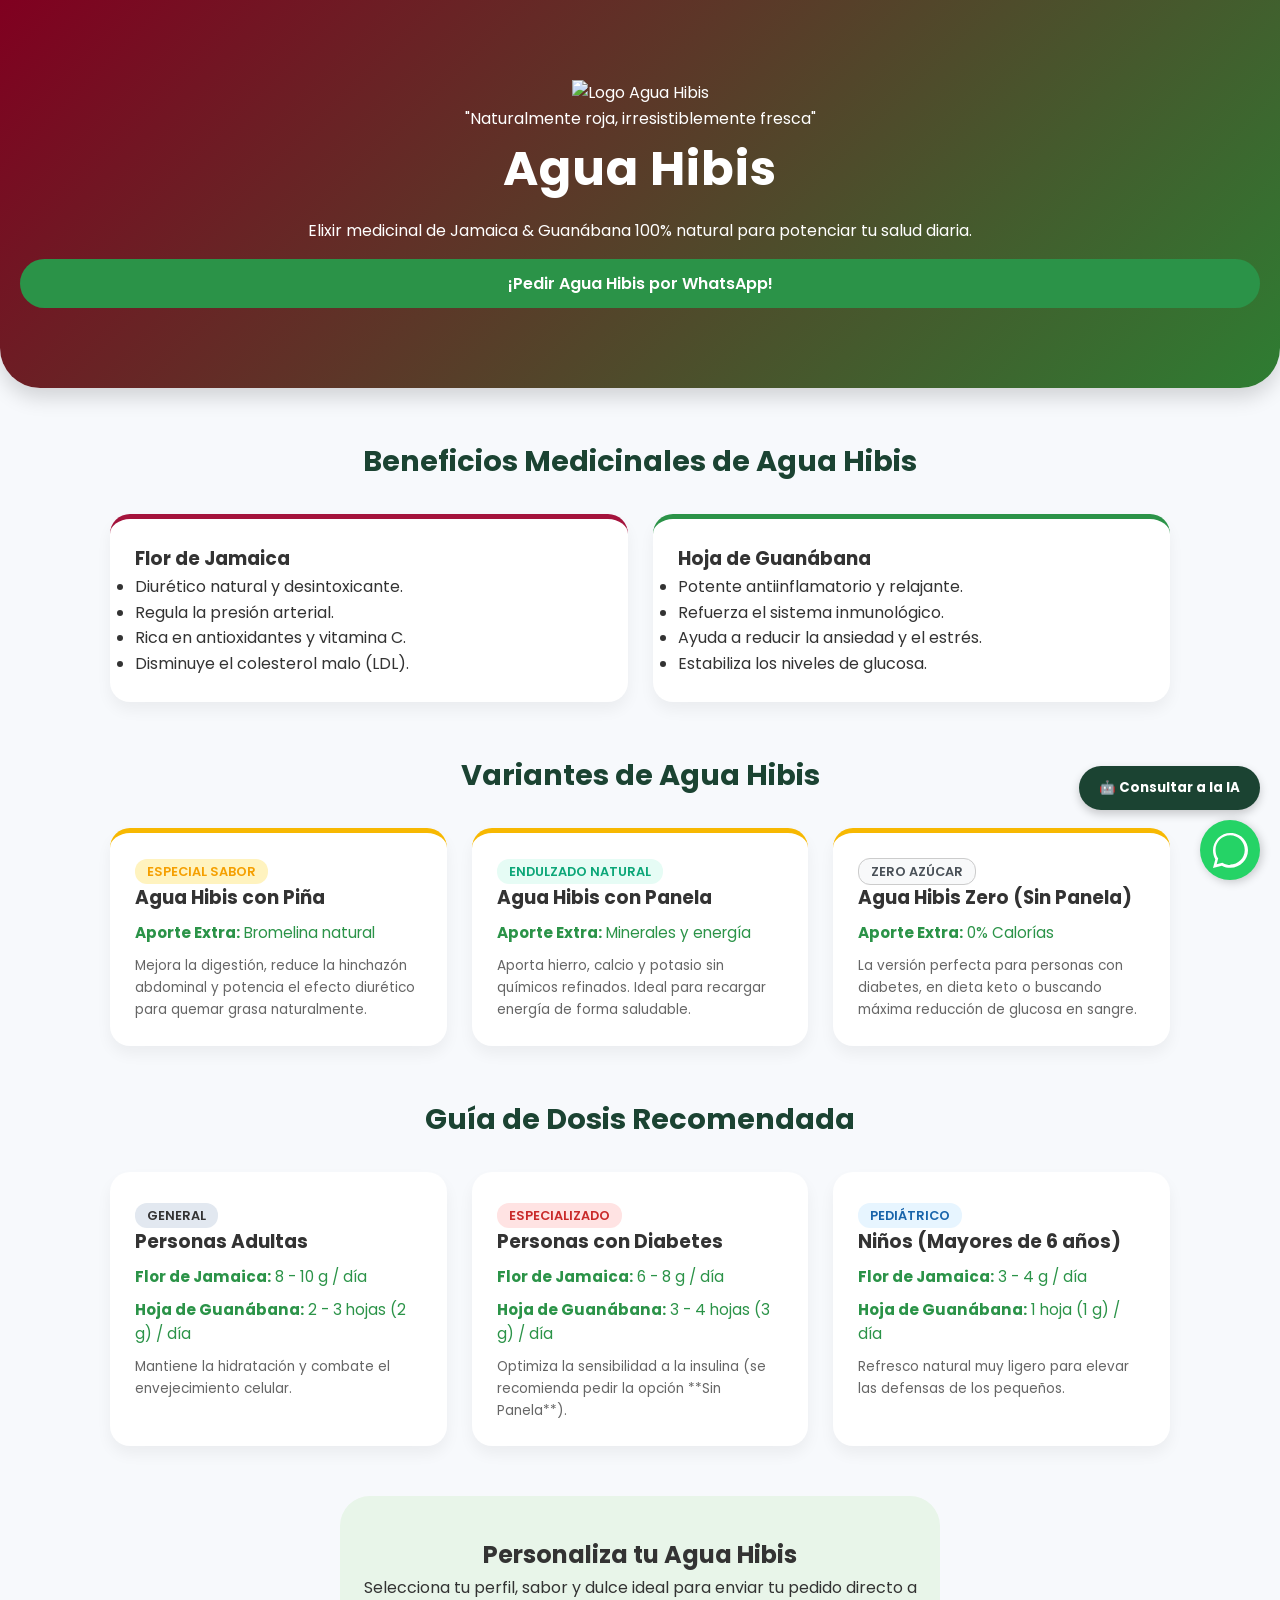
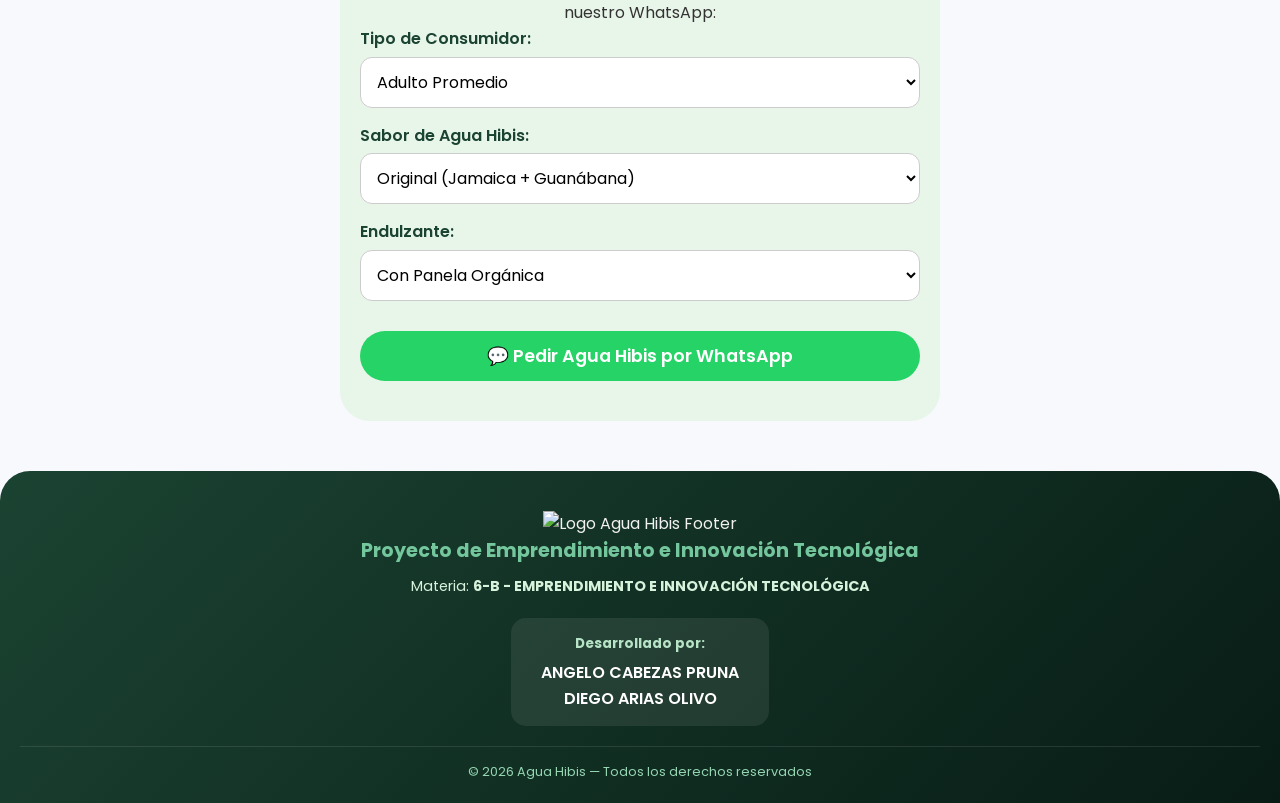
==== commit 3c7cb9c6: "Update index.html" ====
--- a/index.html
+++ b/index.html
@@ -4,17 +4,22 @@
   <meta charset="UTF-8">
   <meta name="viewport" content="width=device-width, initial-scale=1.0">
   <title>Agua Hibis - Infusión Medicinal de Jamaica & Guanábana</title>
+  <link rel="icon" type="image/png" href="logo.png">
   <link rel="stylesheet" href="style.css">
   <link href="https://fonts.googleapis.com/css2?family=Poppins:wght@300;400;600;700&display=swap" rel="stylesheet">
 </head>
 <body>
 
-  <!-- Header -->
+  <!-- Header / Hero con Logo Creativo -->
   <header class="hero">
     <div class="hero-content">
+      <div class="logo-container fade-in">
+        <img src="logo.png" alt="Logo Agua Hibis" class="brand-logo">
+      </div>
+      <p class="tagline fade-in-delay">"Naturalmente roja, irresistiblemente fresca"</p>
       <h1 class="fade-in">Agua Hibis</h1>
-      <p class="fade-in-delay">Elixir medicinal de Jamaica & Guanábana 100% natural para potenciar tu salud diaria.</p>
-      <a href="#pedido" class="btn-main">¡Pedir Agua Hibis por WhatsApp!</a>
+      <p class="hero-subtitle fade-in-delay">Elixir medicinal de Jamaica & Guanábana 100% natural para potenciar tu salud diaria.</p>
+      <a href="#pedido" class="btn-main pulse-btn">¡Pedir Agua Hibis por WhatsApp!</a>
     </div>
   </header>
 
@@ -170,6 +175,7 @@
   <!-- Créditos del Emprendimiento -->
   <footer>
     <div class="footer-content">
+      <img src="logo.png" alt="Logo Agua Hibis Footer" class="footer-logo">
       <h3>Proyecto de Emprendimiento e Innovación Tecnológica</h3>
       <p class="materia">Materia: <strong>6-B - EMPRENDIMIENTO E INNOVACIÓN TECNOLÓGICA</strong></p>
       
--- a/style.css
+++ b/style.css
@@ -21,7 +21,7 @@
   box-shadow: 0 10px 20px rgba(0,0,0,0.15);
 }
 
-.hero h1 { font-size: 2.3rem; margin-bottom: 10px; }
+.hero h1 { font-size: 3rem; font-weight: 700; margin-bottom: 10px; letter-spacing: 1px; }
 .fade-in { animation: fadeIn 1.2s ease-in-out; }
 .fade-in-delay { animation: fadeIn 2s ease-in-out; }
 
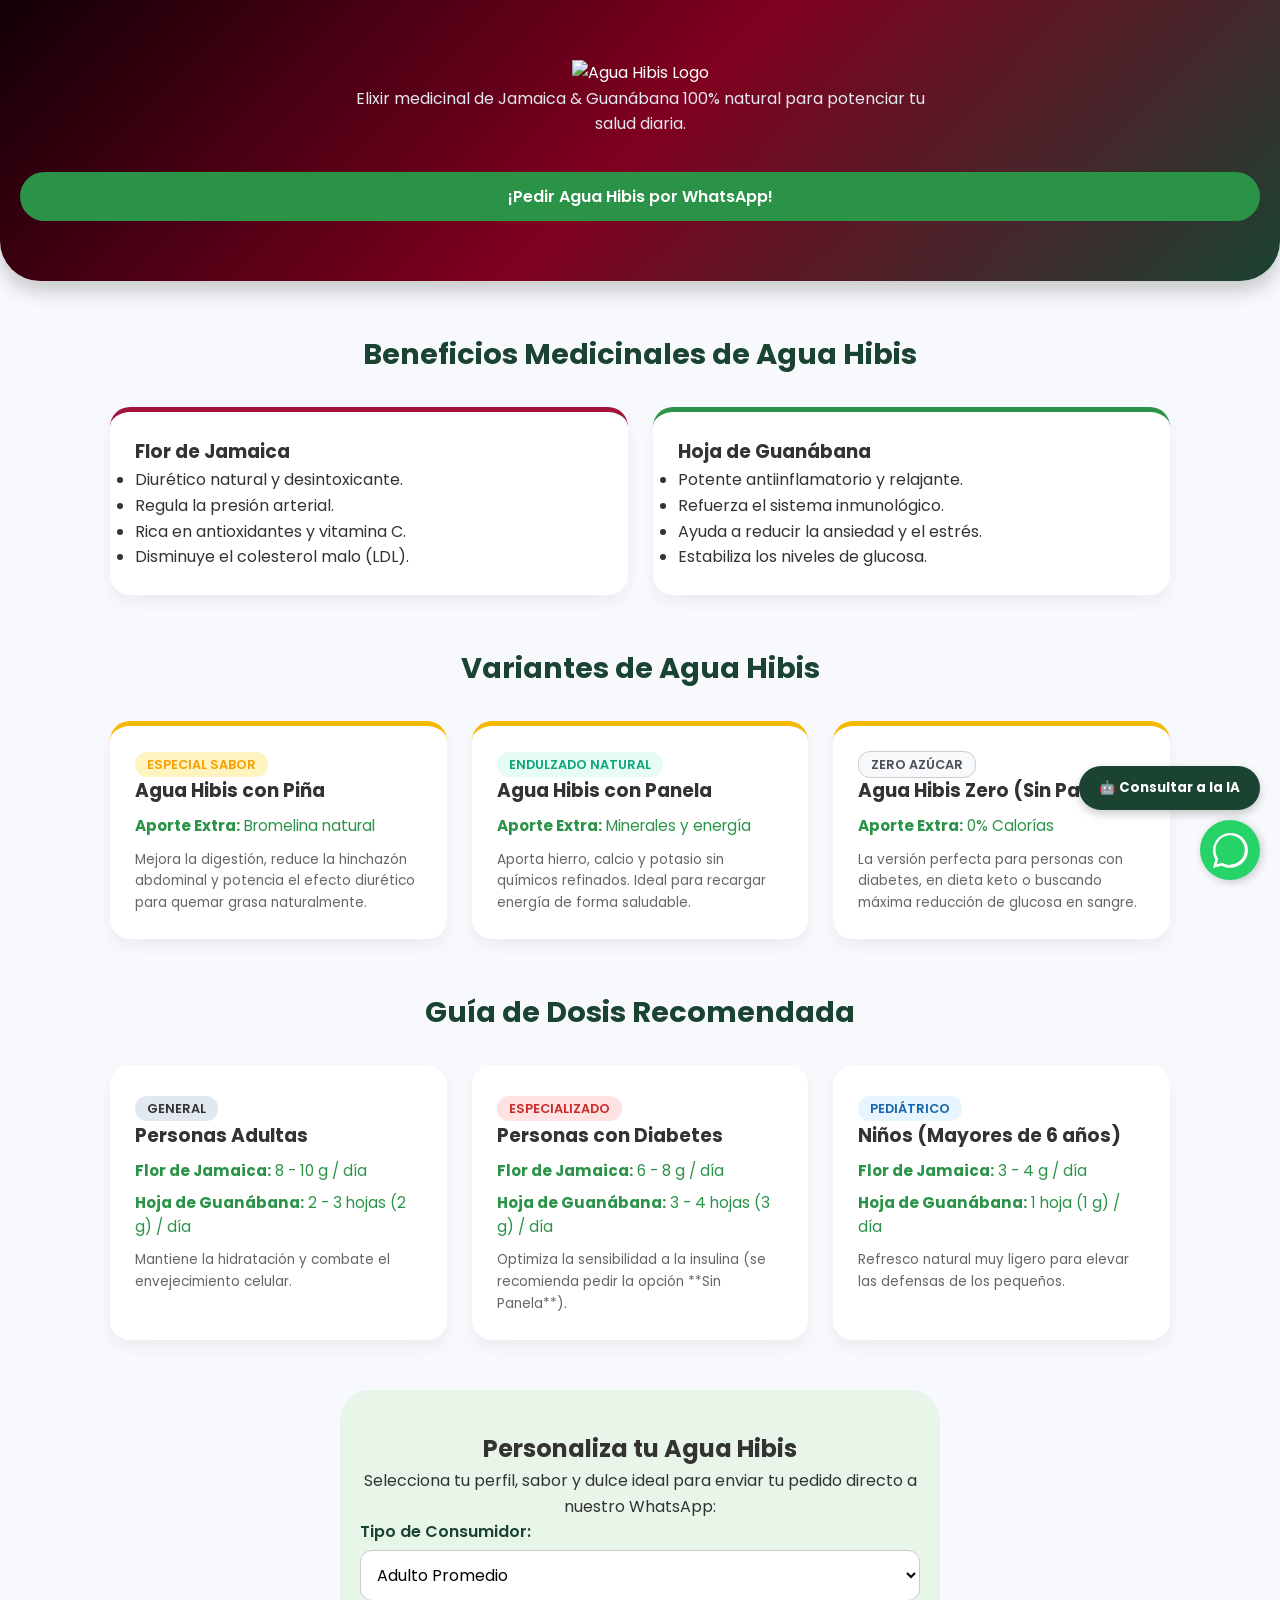
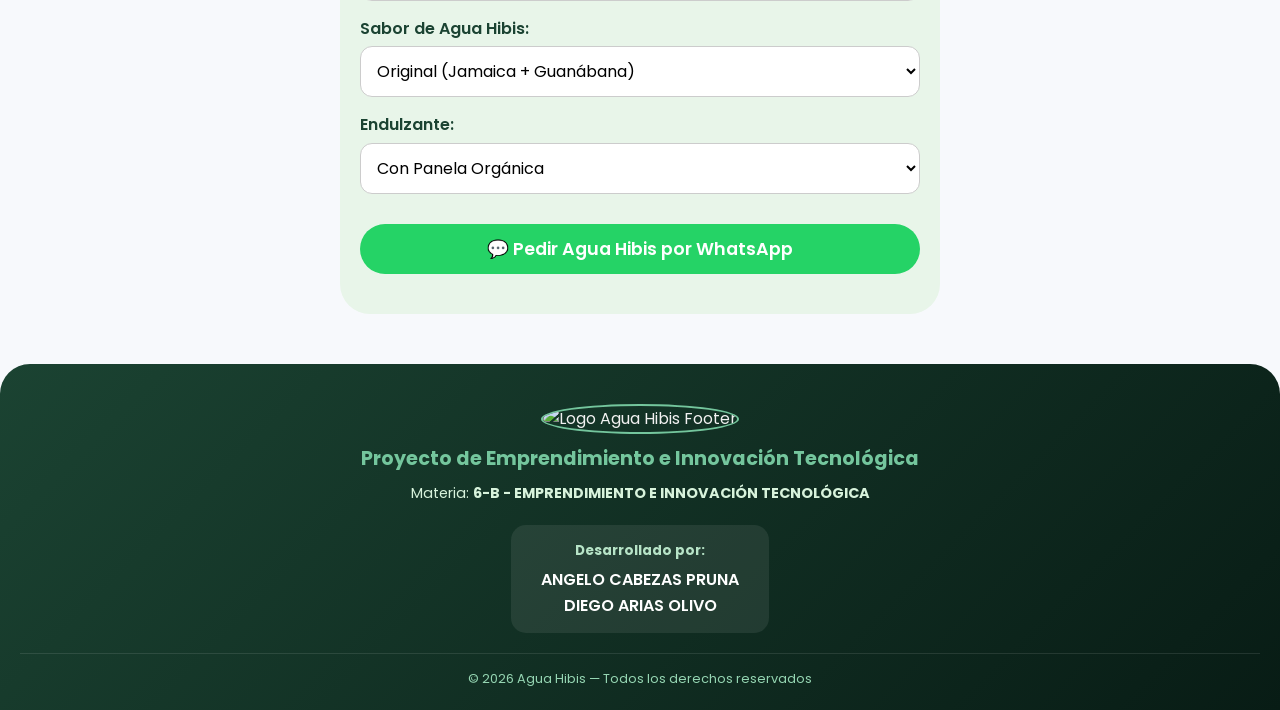
==== commit e04368c7: "Update index.html" ====
--- a/index.html
+++ b/index.html
@@ -4,20 +4,18 @@
   <meta charset="UTF-8">
   <meta name="viewport" content="width=device-width, initial-scale=1.0">
   <title>Agua Hibis - Infusión Medicinal de Jamaica & Guanábana</title>
-  <link rel="icon" type="image/png" href="logo.png">
+  <link rel="icon" type="image/jpeg" href="logo.jpg">
   <link rel="stylesheet" href="style.css">
   <link href="https://fonts.googleapis.com/css2?family=Poppins:wght@300;400;600;700&display=swap" rel="stylesheet">
 </head>
 <body>
 
-  <!-- Header / Hero con Logo Creativo -->
+  <!-- Header / Hero con Logo Completo -->
   <header class="hero">
     <div class="hero-content">
-      <div class="logo-container fade-in">
-        <img src="logo.png" alt="Logo Agua Hibis" class="brand-logo">
+      <div class="logo-wrapper fade-in">
+        <img src="logo.jpg" alt="Agua Hibis Logo" class="brand-logo-full">
       </div>
-      <p class="tagline fade-in-delay">"Naturalmente roja, irresistiblemente fresca"</p>
-      <h1 class="fade-in">Agua Hibis</h1>
       <p class="hero-subtitle fade-in-delay">Elixir medicinal de Jamaica & Guanábana 100% natural para potenciar tu salud diaria.</p>
       <a href="#pedido" class="btn-main pulse-btn">¡Pedir Agua Hibis por WhatsApp!</a>
     </div>
@@ -175,7 +173,7 @@
   <!-- Créditos del Emprendimiento -->
   <footer>
     <div class="footer-content">
-      <img src="logo.png" alt="Logo Agua Hibis Footer" class="footer-logo">
+      <img src="logo.jpg" alt="Logo Agua Hibis Footer" class="footer-logo">
       <h3>Proyecto de Emprendimiento e Innovación Tecnológica</h3>
       <p class="materia">Materia: <strong>6-B - EMPRENDIMIENTO E INNOVACIÓN TECNOLÓGICA</strong></p>
       
--- a/style.css
+++ b/style.css
@@ -11,17 +11,57 @@
   line-height: 1.6;
 }
 
+/* Header con animación de Logo */
 .hero {
-  background: linear-gradient(135deg, #800020, #2e7d32);
+  background: linear-gradient(135deg, #120006, #800020, #1b4332);
   color: white;
   text-align: center;
-  padding: 80px 20px;
+  padding: 60px 20px;
   border-bottom-left-radius: 40px;
   border-bottom-right-radius: 40px;
-  box-shadow: 0 10px 20px rgba(0,0,0,0.15);
-}
-
-.hero h1 { font-size: 3rem; font-weight: 700; margin-bottom: 10px; letter-spacing: 1px; }
+  box-shadow: 0 10px 20px rgba(0,0,0,0.2);
+}
+
+.logo-container {
+  margin: 0 auto 15px;
+  width: 170px;
+  height: 170px;
+  background: rgba(255, 255, 255, 0.08);
+  border-radius: 50%;
+  padding: 10px;
+  display: flex;
+  align-items: center;
+  justify-content: center;
+  box-shadow: 0 0 25px rgba(224, 49, 49, 0.5), inset 0 0 15px rgba(255, 255, 255, 0.2);
+  border: 2px solid rgba(255, 255, 255, 0.2);
+  animation: float 4s ease-in-out infinite;
+}
+
+.brand-logo {
+  max-width: 100%;
+  max-height: 100%;
+  object-fit: contain;
+  border-radius: 50%;
+}
+
+@keyframes float {
+  0% { transform: translateY(0px); }
+  50% { transform: translateY(-10px); }
+  100% { transform: translateY(0px); }
+}
+
+.tagline {
+  font-style: italic;
+  font-size: 1.1rem;
+  color: #f87171;
+  letter-spacing: 0.5px;
+  margin-bottom: 8px;
+  font-weight: 600;
+}
+
+.hero h1 { font-size: 2.8rem; font-weight: 700; margin-bottom: 10px; letter-spacing: 1px; color: #ffffff; }
+.hero-subtitle { font-size: 1rem; max-width: 600px; margin: 0 auto 20px; color: #e2e8f0; }
+
 .fade-in { animation: fadeIn 1.2s ease-in-out; }
 .fade-in-delay { animation: fadeIn 2s ease-in-out; }
 
@@ -85,6 +125,16 @@
   cursor: pointer;
   transition: background 0.3s;
   width: 100%;
+}
+
+.pulse-btn {
+  animation: pulse 2s infinite;
+}
+
+@keyframes pulse {
+  0% { box-shadow: 0 0 0 0 rgba(43, 147, 72, 0.7); }
+  70% { box-shadow: 0 0 0 12px rgba(43, 147, 72, 0); }
+  100% { box-shadow: 0 0 0 0 rgba(43, 147, 72, 0); }
 }
 
 .btn-whatsapp { background: #25d366; font-size: 1.1rem; }
@@ -184,6 +234,14 @@
   border-top-right-radius: 30px;
 }
 
+.footer-logo {
+  width: 80px;
+  height: 80px;
+  border-radius: 50%;
+  margin-bottom: 10px;
+  border: 2px solid #74c69d;
+}
+
 .footer-content h3 { color: #74c69d; font-size: 1.2rem; margin-bottom: 8px; }
 .footer-content .materia { font-size: 0.9rem; color: #d8f3dc; margin-bottom: 20px; }
 
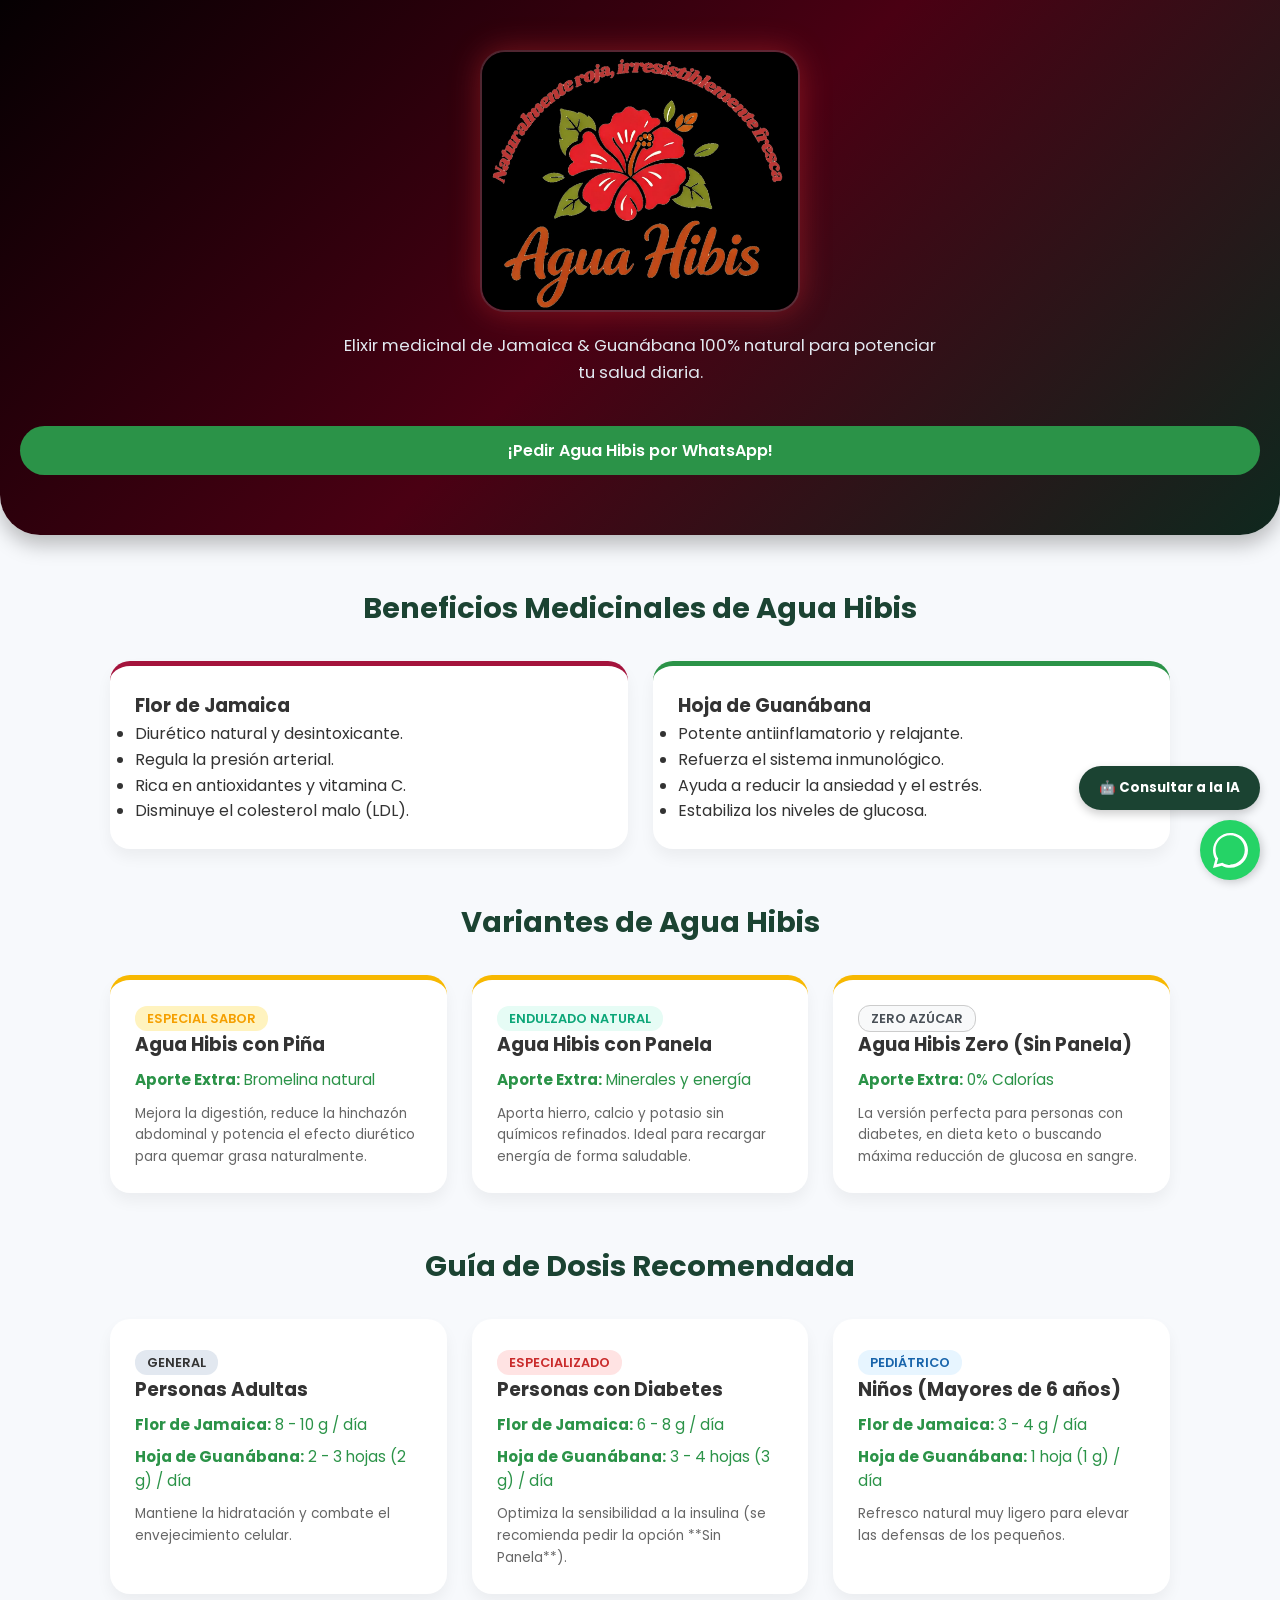
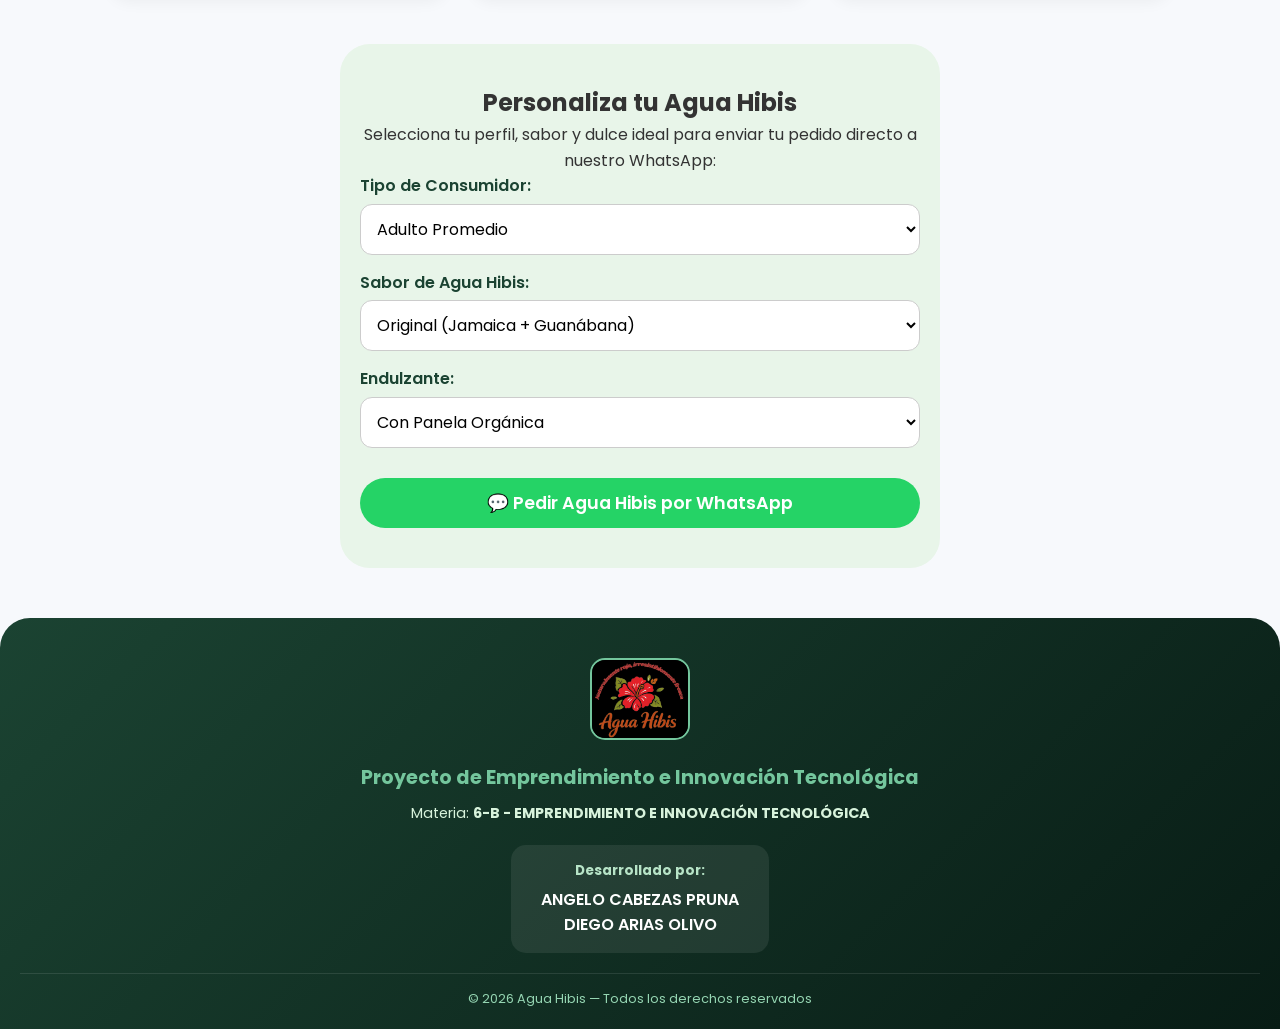
==== commit f2a9b878: "Update index.html" ====
--- a/index.html
+++ b/index.html
@@ -4,7 +4,7 @@
   <meta charset="UTF-8">
   <meta name="viewport" content="width=device-width, initial-scale=1.0">
   <title>Agua Hibis - Infusión Medicinal de Jamaica & Guanábana</title>
-  <link rel="icon" type="image/jpeg" href="logo.jpg">
+  <link rel="icon" type="image/png" href="logo.png">
   <link rel="stylesheet" href="style.css">
   <link href="https://fonts.googleapis.com/css2?family=Poppins:wght@300;400;600;700&display=swap" rel="stylesheet">
 </head>
@@ -14,7 +14,7 @@
   <header class="hero">
     <div class="hero-content">
       <div class="logo-wrapper fade-in">
-        <img src="logo.jpg" alt="Agua Hibis Logo" class="brand-logo-full">
+        <img src="logo.png" alt="Agua Hibis Logo" class="brand-logo-full">
       </div>
       <p class="hero-subtitle fade-in-delay">Elixir medicinal de Jamaica & Guanábana 100% natural para potenciar tu salud diaria.</p>
       <a href="#pedido" class="btn-main pulse-btn">¡Pedir Agua Hibis por WhatsApp!</a>
@@ -173,7 +173,7 @@
   <!-- Créditos del Emprendimiento -->
   <footer>
     <div class="footer-content">
-      <img src="logo.jpg" alt="Logo Agua Hibis Footer" class="footer-logo">
+      <img src="logo.png" alt="Logo Agua Hibis Footer" class="footer-logo">
       <h3>Proyecto de Emprendimiento e Innovación Tecnológica</h3>
       <p class="materia">Materia: <strong>6-B - EMPRENDIMIENTO E INNOVACIÓN TECNOLÓGICA</strong></p>
       
--- a/style.css
+++ b/style.css
@@ -11,56 +11,45 @@
   line-height: 1.6;
 }
 
-/* Header con animación de Logo */
+/* Header con Logo Completo */
 .hero {
-  background: linear-gradient(135deg, #120006, #800020, #1b4332);
+  background: linear-gradient(135deg, #050002, #4a0013, #0f281e);
   color: white;
   text-align: center;
-  padding: 60px 20px;
+  padding: 50px 20px 60px;
   border-bottom-left-radius: 40px;
   border-bottom-right-radius: 40px;
-  box-shadow: 0 10px 20px rgba(0,0,0,0.2);
-}
-
-.logo-container {
-  margin: 0 auto 15px;
-  width: 170px;
-  height: 170px;
-  background: rgba(255, 255, 255, 0.08);
-  border-radius: 50%;
-  padding: 10px;
-  display: flex;
+  box-shadow: 0 10px 20px rgba(0,0,0,0.25);
+}
+
+.logo-wrapper {
+  margin: 0 auto 20px;
+  max-width: 320px;
+  width: 90%;
+  display: flex;
+  justify-content: center;
   align-items: center;
-  justify-content: center;
-  box-shadow: 0 0 25px rgba(224, 49, 49, 0.5), inset 0 0 15px rgba(255, 255, 255, 0.2);
-  border: 2px solid rgba(255, 255, 255, 0.2);
-  animation: float 4s ease-in-out infinite;
-}
-
-.brand-logo {
-  max-width: 100%;
-  max-height: 100%;
-  object-fit: contain;
-  border-radius: 50%;
-}
-
-@keyframes float {
-  0% { transform: translateY(0px); }
-  50% { transform: translateY(-10px); }
-  100% { transform: translateY(0px); }
-}
-
-.tagline {
-  font-style: italic;
-  font-size: 1.1rem;
-  color: #f87171;
-  letter-spacing: 0.5px;
-  margin-bottom: 8px;
-  font-weight: 600;
-}
-
-.hero h1 { font-size: 2.8rem; font-weight: 700; margin-bottom: 10px; letter-spacing: 1px; color: #ffffff; }
-.hero-subtitle { font-size: 1rem; max-width: 600px; margin: 0 auto 20px; color: #e2e8f0; }
+}
+
+.brand-logo-full {
+  width: 100%;
+  height: auto;
+  border-radius: 25px;
+  box-shadow: 0 0 30px rgba(224, 49, 49, 0.4);
+  border: 2px solid rgba(255, 255, 255, 0.15);
+  transition: transform 0.3s ease;
+}
+
+.brand-logo-full:hover {
+  transform: scale(1.03);
+}
+
+.hero-subtitle {
+  font-size: 1.05rem;
+  max-width: 600px;
+  margin: 0 auto 25px;
+  color: #e2e8f0;
+}
 
 .fade-in { animation: fadeIn 1.2s ease-in-out; }
 .fade-in-delay { animation: fadeIn 2s ease-in-out; }
@@ -235,10 +224,10 @@
 }
 
 .footer-logo {
-  width: 80px;
-  height: 80px;
-  border-radius: 50%;
-  margin-bottom: 10px;
+  width: 100px;
+  height: auto;
+  border-radius: 15px;
+  margin-bottom: 15px;
   border: 2px solid #74c69d;
 }
 
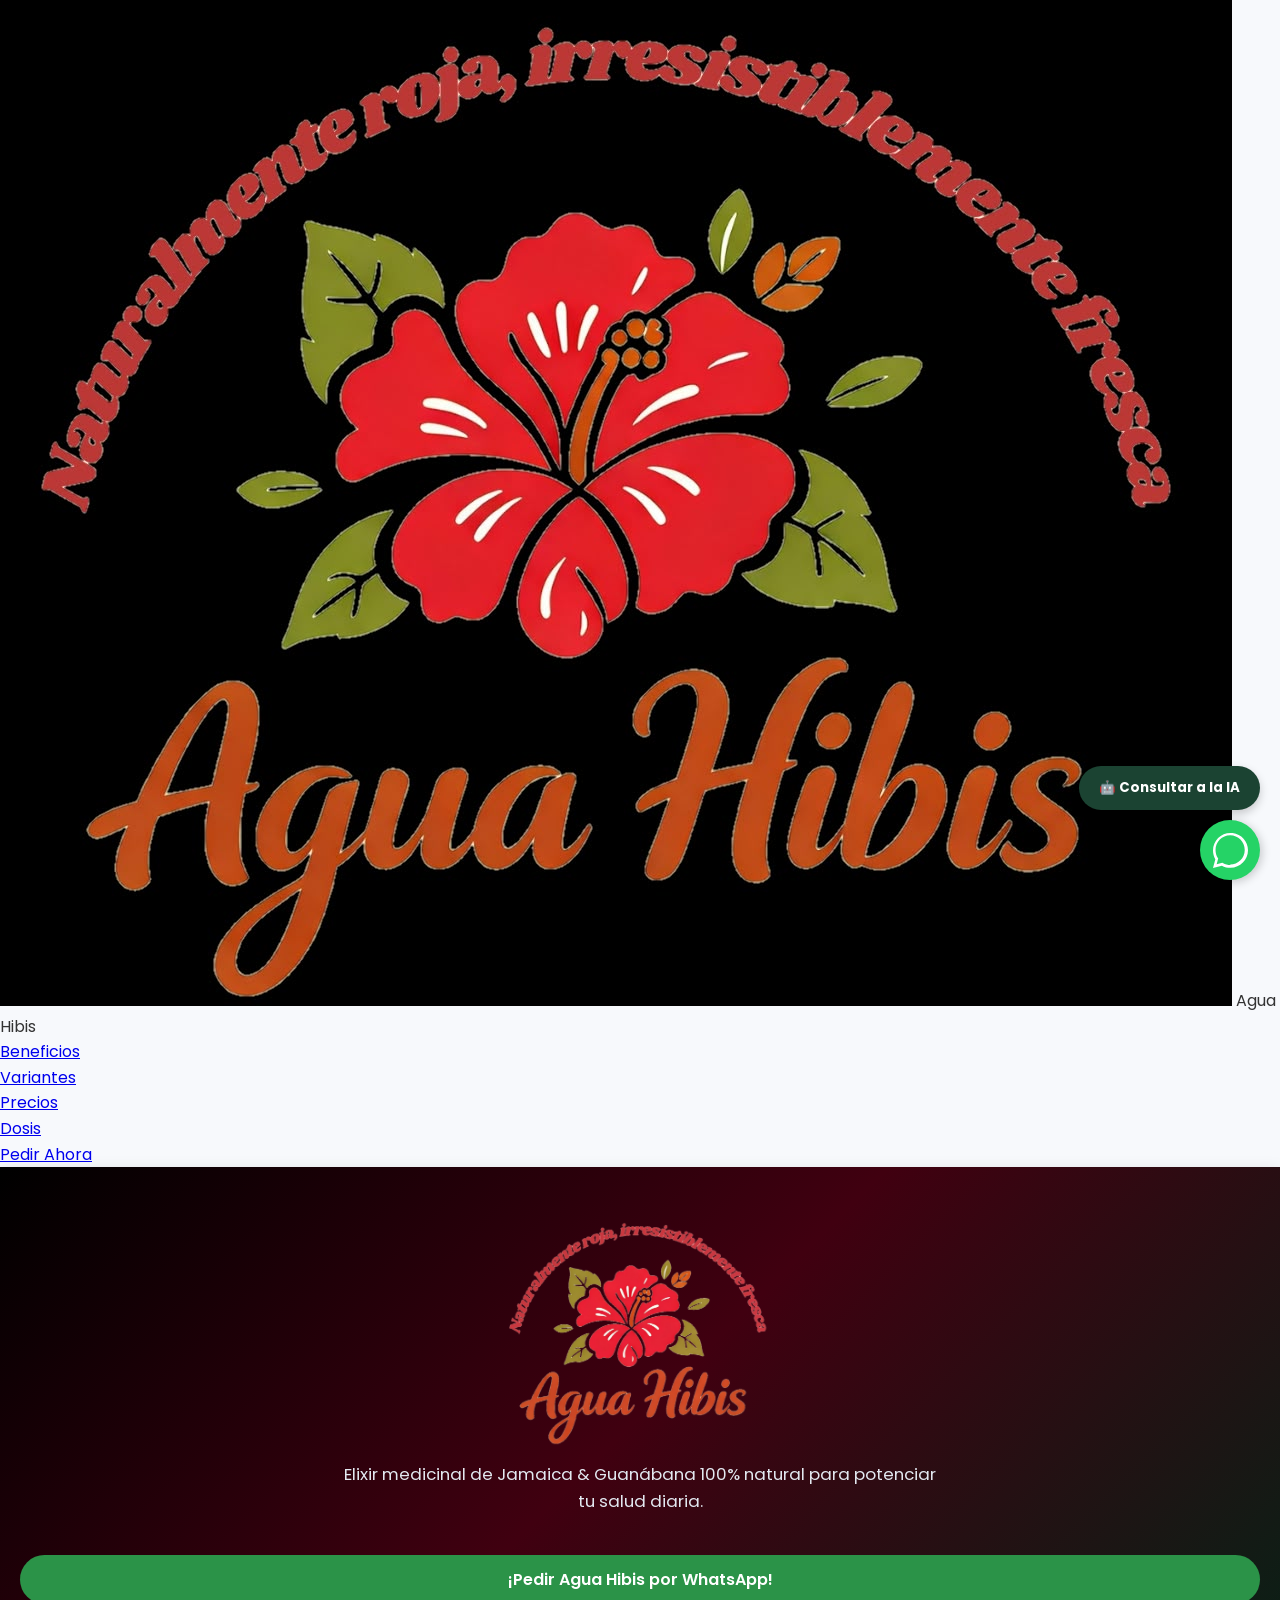
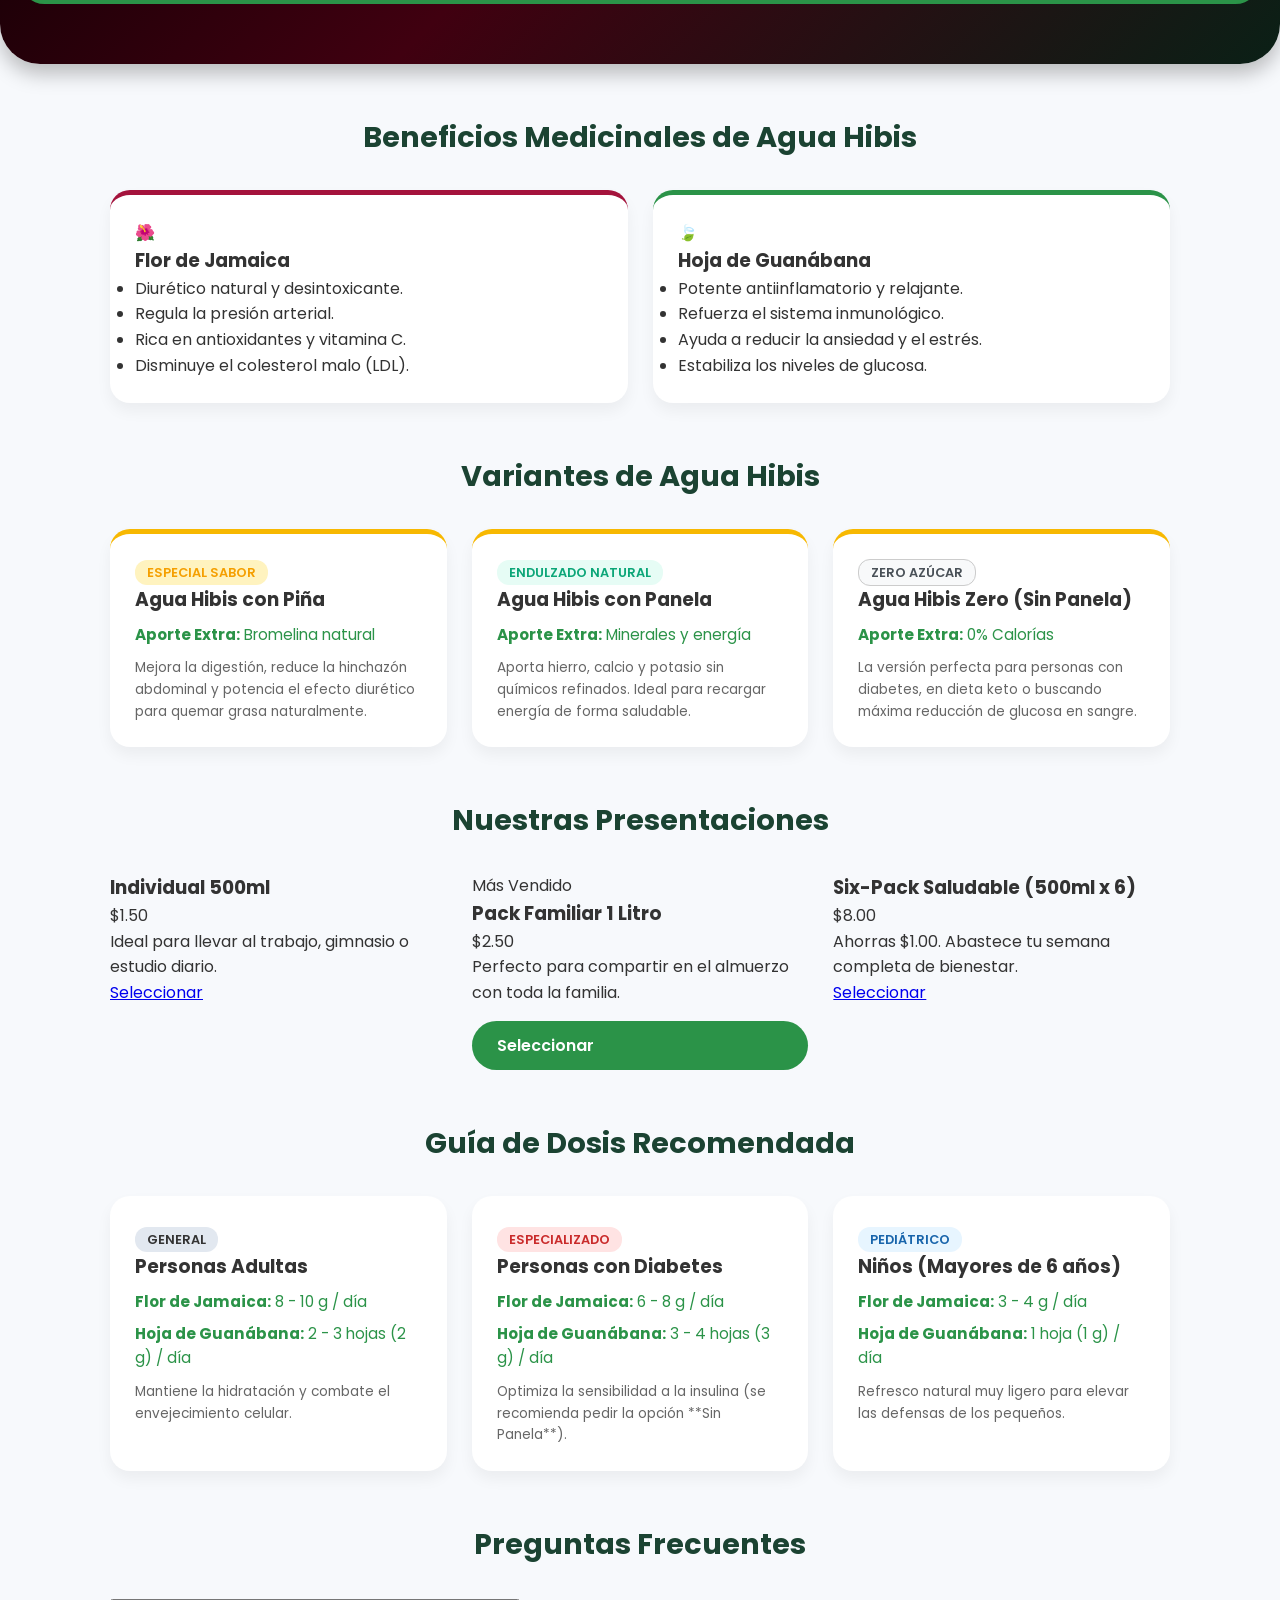
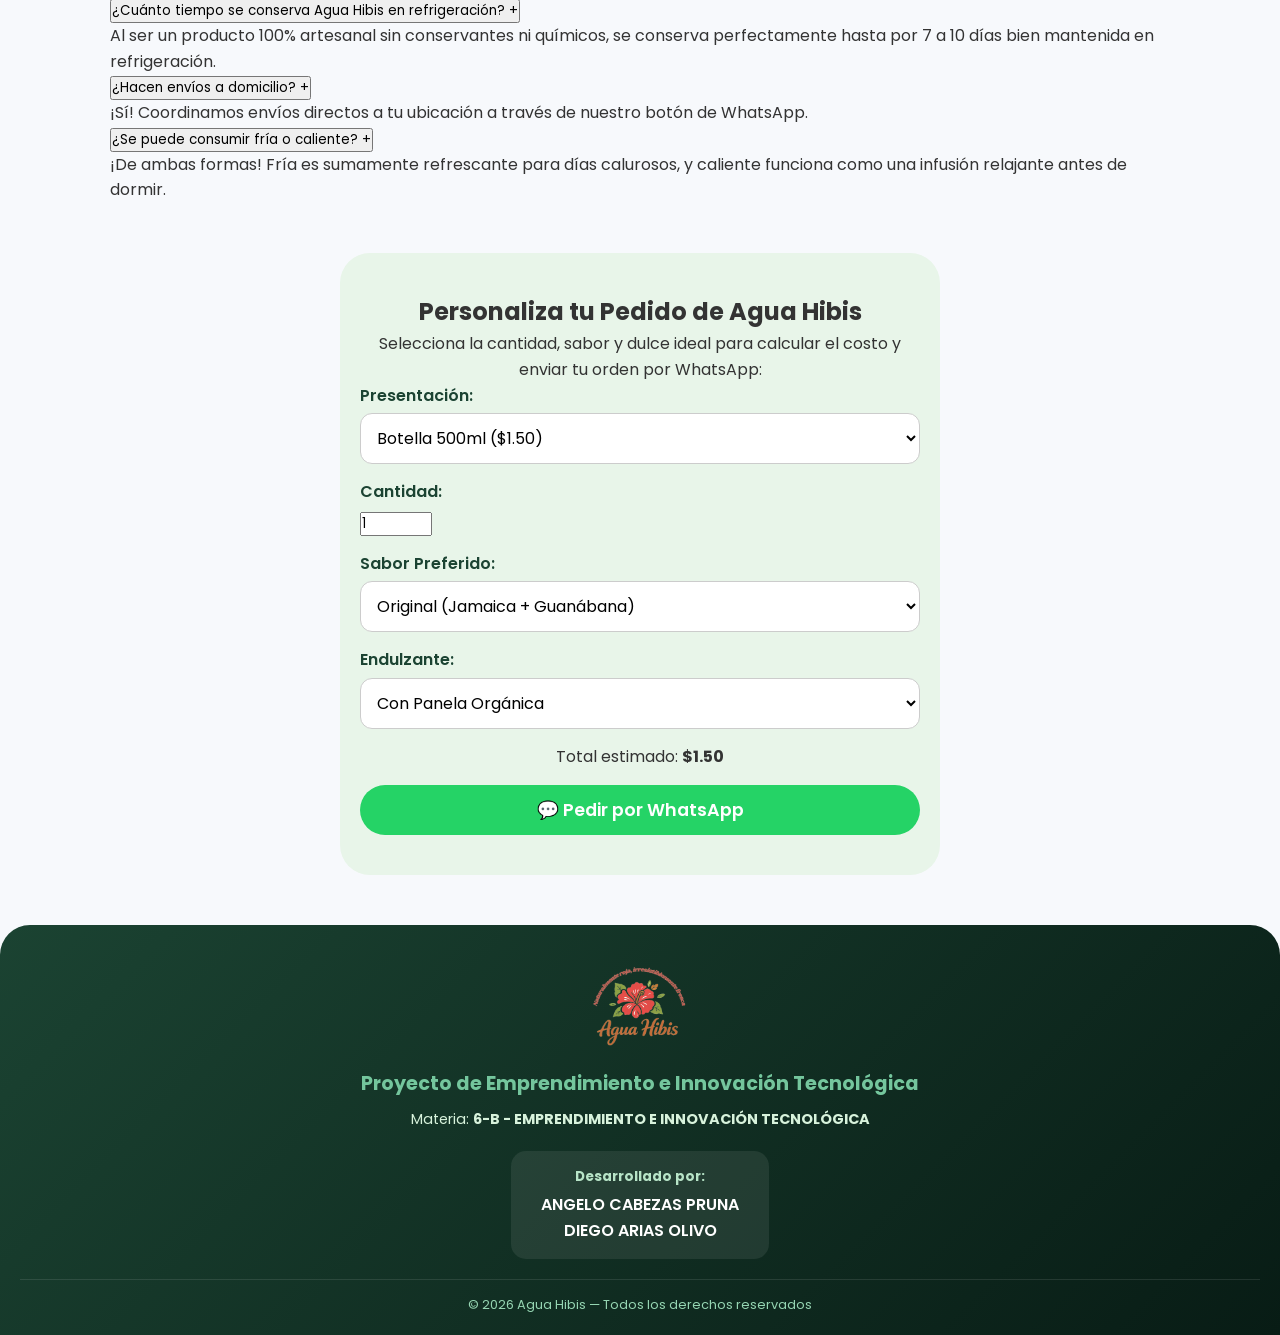
==== commit b700cb1e: "Update index.html" ====
--- a/index.html
+++ b/index.html
@@ -10,7 +10,24 @@
 </head>
 <body>
 
-  <!-- Header / Hero con Logo Completo -->
+  <!-- Barra de Navegación Fija -->
+  <nav class="navbar">
+    <div class="nav-container">
+      <div class="nav-brand">
+        <img src="logo.png" alt="Agua Hibis Nav Logo" class="nav-logo">
+        <span>Agua Hibis</span>
+      </div>
+      <ul class="nav-links">
+        <li><a href="#beneficios">Beneficios</a></li>
+        <li><a href="#variantes">Variantes</a></li>
+        <li><a href="#precios">Precios</a></li>
+        <li><a href="#dosificacion">Dosis</a></li>
+        <li><a href="#pedido" class="nav-btn">Pedir Ahora</a></li>
+      </ul>
+    </div>
+  </nav>
+
+  <!-- Header / Hero con Logo Integrado -->
   <header class="hero">
     <div class="hero-content">
       <div class="logo-wrapper fade-in">
@@ -22,10 +39,11 @@
   </header>
 
   <!-- Beneficios de la Infusión Base -->
-  <section class="container">
+  <section id="beneficios" class="container">
     <h2 class="section-title">Beneficios Medicinales de Agua Hibis</h2>
     <div class="grid">
       <div class="card card-jamaica">
+        <div class="card-icon">🌺</div>
         <h3>Flor de Jamaica</h3>
         <ul>
           <li>Diurético natural y desintoxicante.</li>
@@ -36,6 +54,7 @@
       </div>
 
       <div class="card card-guanabana">
+        <div class="card-icon">🍃</div>
         <h3>Hoja de Guanábana</h3>
         <ul>
           <li>Potente antiinflamatorio y relajante.</li>
@@ -48,7 +67,7 @@
   </section>
 
   <!-- Sección de Sabores y Variantes -->
-  <section class="container">
+  <section id="variantes" class="container">
     <h2 class="section-title">Variantes de Agua Hibis</h2>
     <div class="grid">
       <div class="card card-flavor">
@@ -70,6 +89,32 @@
         <h3>Agua Hibis Zero (Sin Panela)</h3>
         <p class="dosis"><strong>Aporte Extra:</strong> 0% Calorías</p>
         <p class="desc">La versión perfecta para personas con diabetes, en dieta keto o buscando máxima reducción de glucosa en sangre.</p>
+      </div>
+    </div>
+  </section>
+
+  <!-- Tabla de Precios y Presentaciones -->
+  <section id="precios" class="container">
+    <h2 class="section-title">Nuestras Presentaciones</h2>
+    <div class="grid grid-pricing">
+      <div class="pricing-card">
+        <h3>Individual 500ml</h3>
+        <div class="price">$1.50</div>
+        <p class="price-desc">Ideal para llevar al trabajo, gimnasio o estudio diario.</p>
+        <a href="#pedido" class="btn-secondary">Seleccionar</a>
+      </div>
+      <div class="pricing-card popular">
+        <div class="popular-tag">Más Vendido</div>
+        <h3>Pack Familiar 1 Litro</h3>
+        <div class="price">$2.50</div>
+        <p class="price-desc">Perfecto para compartir en el almuerzo con toda la familia.</p>
+        <a href="#pedido" class="btn-main">Seleccionar</a>
+      </div>
+      <div class="pricing-card">
+        <h3>Six-Pack Saludable (500ml x 6)</h3>
+        <div class="price">$8.00</div>
+        <p class="price-desc">Ahorras $1.00. Abastece tu semana completa de bienestar.</p>
+        <a href="#pedido" class="btn-secondary">Seleccionar</a>
       </div>
     </div>
   </section>
@@ -104,23 +149,53 @@
     </div>
   </section>
 
+  <!-- Preguntas Frecuentes -->
+  <section class="container">
+    <h2 class="section-title">Preguntas Frecuentes</h2>
+    <div class="faq-container">
+      <div class="faq-item">
+        <button class="faq-question" onclick="toggleFaq(this)">¿Cuánto tiempo se conserva Agua Hibis en refrigeración? <span>+</span></button>
+        <div class="faq-answer">
+          <p>Al ser un producto 100% artesanal sin conservantes ni químicos, se conserva perfectamente hasta por 7 a 10 días bien mantenida en refrigeración.</p>
+        </div>
+      </div>
+      <div class="faq-item">
+        <button class="faq-question" onclick="toggleFaq(this)">¿Hacen envíos a domicilio? <span>+</span></button>
+        <div class="faq-answer">
+          <p>¡Sí! Coordinamos envíos directos a tu ubicación a través de nuestro botón de WhatsApp.</p>
+        </div>
+      </div>
+      <div class="faq-item">
+        <button class="faq-question" onclick="toggleFaq(this)">¿Se puede consumir fría o caliente? <span>+</span></button>
+        <div class="faq-answer">
+          <p>¡De ambas formas! Fría es sumamente refrescante para días calurosos, y caliente funciona como una infusión relajante antes de dormir.</p>
+        </div>
+      </div>
+    </div>
+  </section>
+
   <!-- Calculadora y Pedido Personalizado -->
   <section id="pedido" class="interactive-section">
-    <h2>Personaliza tu Agua Hibis</h2>
-    <p>Selecciona tu perfil, sabor y dulce ideal para enviar tu pedido directo a nuestro WhatsApp:</p>
+    <h2>Personaliza tu Pedido de Agua Hibis</h2>
+    <p>Selecciona la cantidad, sabor y dulce ideal para calcular el costo y enviar tu orden por WhatsApp:</p>
     
     <div class="calculator-box">
       <div class="form-group">
-        <label>Tipo de Consumidor:</label>
-        <select id="userType">
-          <option value="Adulto Promedio">Adulto Promedio</option>
-          <option value="Persona con Diabetes">Persona con Diabetes</option>
-          <option value="Niño (6-12 años)">Niño (6-12 años)</option>
+        <label>Presentación:</label>
+        <select id="packType" onchange="calcularTotal()">
+          <option value="Botella 500ml ($1.50)" data-price="1.50">Botella 500ml ($1.50)</option>
+          <option value="Botella 1 Litro ($2.50)" data-price="2.50">Botella 1 Litro ($2.50)</option>
+          <option value="Six-Pack 500ml ($8.00)" data-price="8.00">Six-Pack 500ml ($8.00)</option>
         </select>
       </div>
 
       <div class="form-group">
-        <label>Sabor de Agua Hibis:</label>
+        <label>Cantidad:</label>
+        <input type="number" id="unitsCount" value="1" min="1" max="20" onchange="calcularTotal()" onkeyup="calcularTotal()">
+      </div>
+
+      <div class="form-group">
+        <label>Sabor Preferido:</label>
         <select id="flavorType">
           <option value="Original (Jamaica + Guanábana)">Original (Jamaica + Guanábana)</option>
           <option value="Con Piña (Digestiva)">Con Piña (Digestiva)</option>
@@ -131,12 +206,16 @@
         <label>Endulzante:</label>
         <select id="sweetType">
           <option value="Con Panela Orgánica">Con Panela Orgánica</option>
-          <option value="Sin Panela (100% Natural)">Sin Panela (100% Natural)</option>
+          <option value="Sin Panela (100% Natural / Zero)">Sin Panela (100% Natural / Zero)</option>
         </select>
       </div>
 
+      <div class="total-display">
+        Total estimado: <strong id="totalPrice">$1.50</strong>
+      </div>
+
       <button onclick="enviarWhatsApp()" class="btn-calc btn-whatsapp">
-        💬 Pedir Agua Hibis por WhatsApp
+        💬 Pedir por WhatsApp
       </button>
     </div>
   </section>
@@ -154,7 +233,7 @@
     </div>
     <div id="chatBody" class="chat-body">
       <div class="chat-msg bot-msg">
-        ¡Hola! Soy la IA de Agua Hibis. Hazme cualquier pregunta sobre los beneficios de la jamaica, guanábana, piña, dosis o cómo realizar tu pedido.
+        ¡Hola! Soy la IA de Agua Hibis. Hazme cualquier pregunta sobre los beneficios de la jamaica, guanábana, piña, dosis o precios de tu pedido.
       </div>
     </div>
     <div class="chat-footer">
--- a/style.css
+++ b/style.css
@@ -11,9 +11,9 @@
   line-height: 1.6;
 }
 
-/* Header con Logo Completo */
+/* Header con fondo adaptado para integrar el logo */
 .hero {
-  background: linear-gradient(135deg, #050002, #4a0013, #0f281e);
+  background: linear-gradient(135deg, #000000, #400010, #0a2016);
   color: white;
   text-align: center;
   padding: 50px 20px 60px;
@@ -23,25 +23,31 @@
 }
 
 .logo-wrapper {
-  margin: 0 auto 20px;
-  max-width: 320px;
-  width: 90%;
+  margin: 0 auto 15px;
+  max-width: 280px;
+  width: 85%;
   display: flex;
   justify-content: center;
   align-items: center;
-}
-
+  background: transparent;
+  box-shadow: none;
+  border: none;
+}
+
+/* Aplicación de mix-blend-mode para hacer transparente el fondo negro de la imagen */
 .brand-logo-full {
   width: 100%;
   height: auto;
-  border-radius: 25px;
-  box-shadow: 0 0 30px rgba(224, 49, 49, 0.4);
-  border: 2px solid rgba(255, 255, 255, 0.15);
+  border-radius: 0;
+  box-shadow: none;
+  border: none;
+  background: transparent;
+  mix-blend-mode: screen;
   transition: transform 0.3s ease;
 }
 
 .brand-logo-full:hover {
-  transform: scale(1.03);
+  transform: scale(1.05);
 }
 
 .hero-subtitle {
@@ -226,9 +232,10 @@
 .footer-logo {
   width: 100px;
   height: auto;
-  border-radius: 15px;
+  border-radius: 0;
   margin-bottom: 15px;
-  border: 2px solid #74c69d;
+  background: transparent;
+  mix-blend-mode: screen;
 }
 
 .footer-content h3 { color: #74c69d; font-size: 1.2rem; margin-bottom: 8px; }
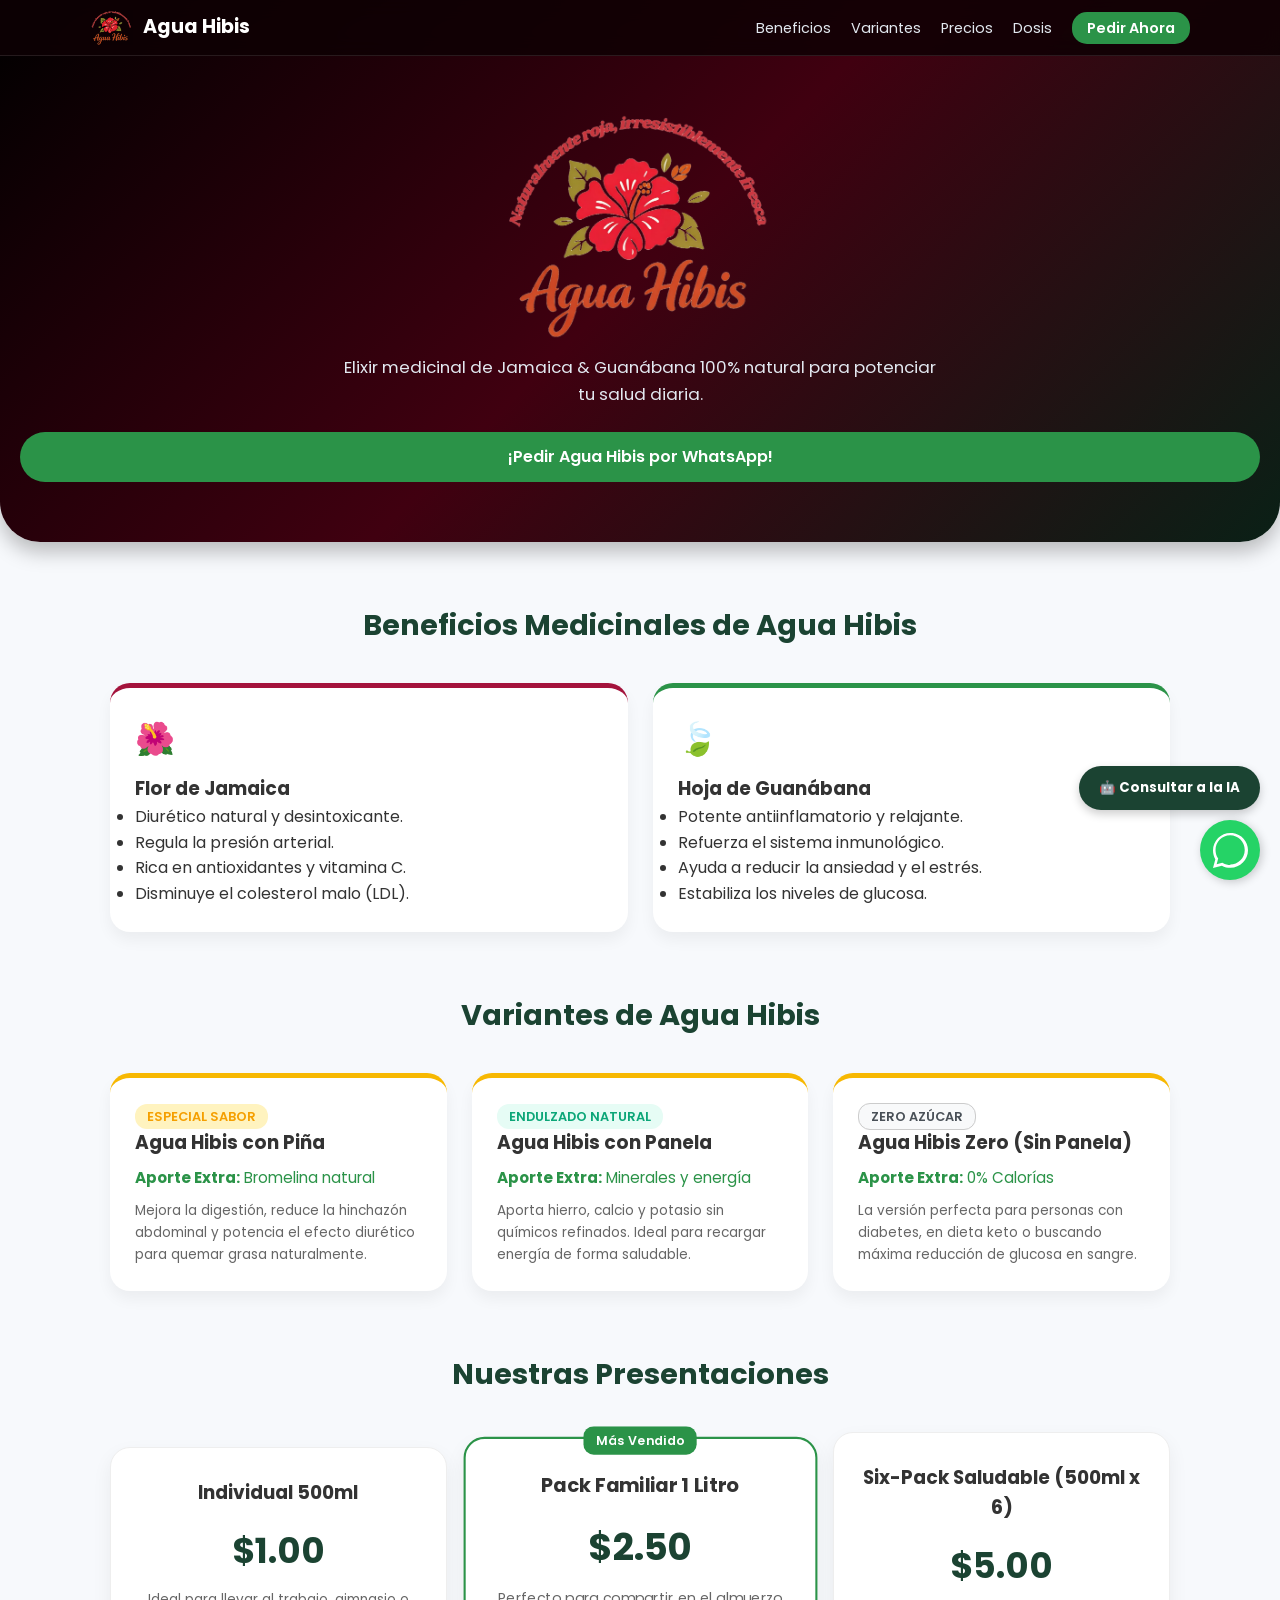
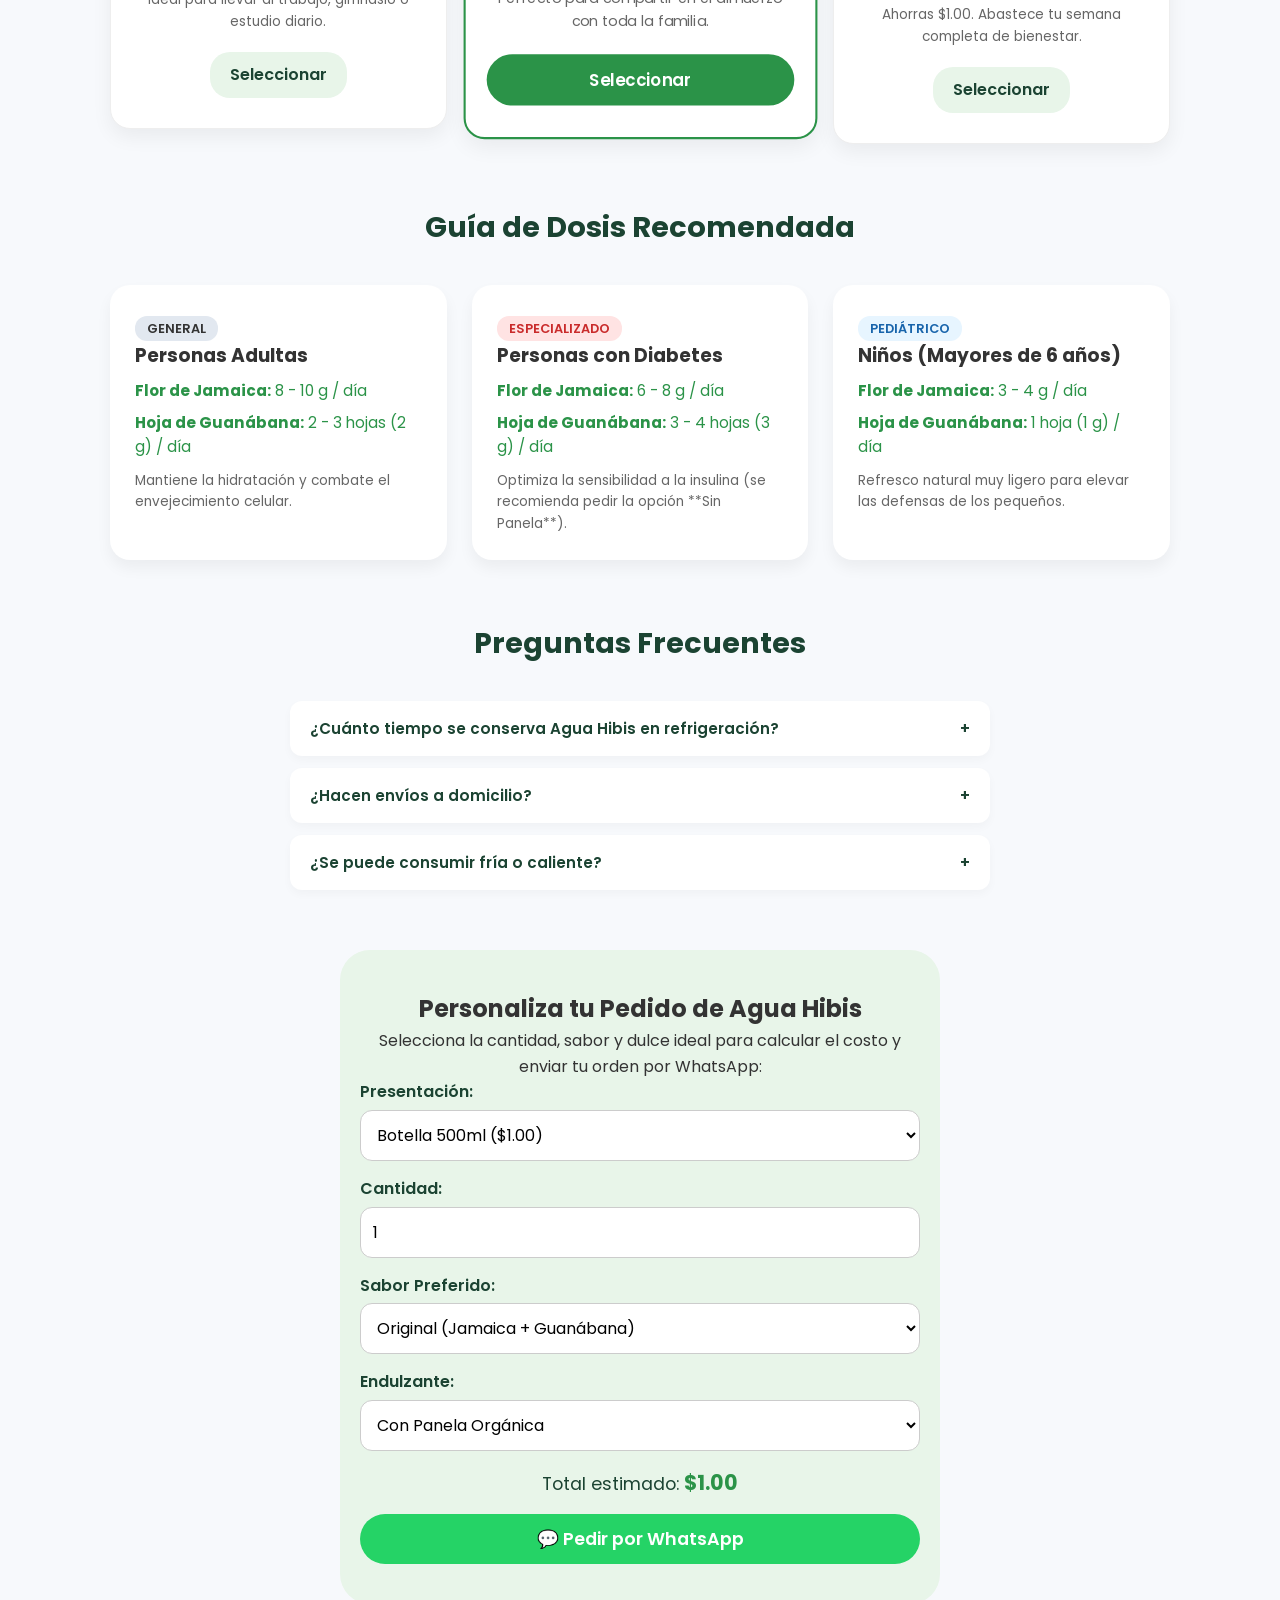
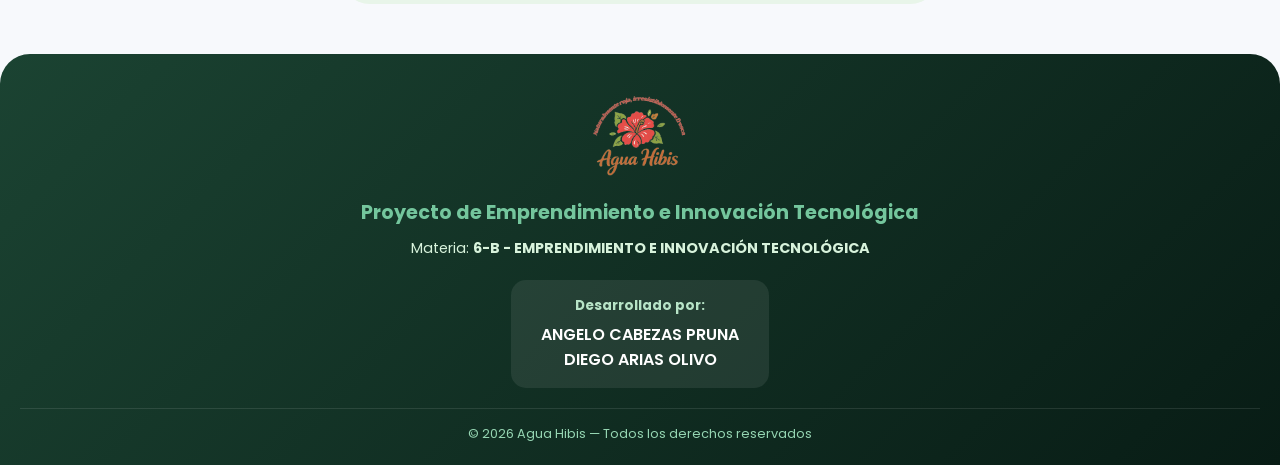
==== commit 725e4b21: "Revise content and pricing in index.html Updated various sections including pricing, dosage recommen" ====
--- a/index.html
+++ b/index.html
@@ -99,7 +99,7 @@
     <div class="grid grid-pricing">
       <div class="pricing-card">
         <h3>Individual 500ml</h3>
-        <div class="price">$1.50</div>
+        <div class="price">$1.00</div>
         <p class="price-desc">Ideal para llevar al trabajo, gimnasio o estudio diario.</p>
         <a href="#pedido" class="btn-secondary">Seleccionar</a>
       </div>
@@ -112,7 +112,7 @@
       </div>
       <div class="pricing-card">
         <h3>Six-Pack Saludable (500ml x 6)</h3>
-        <div class="price">$8.00</div>
+        <div class="price">$5.00</div>
         <p class="price-desc">Ahorras $1.00. Abastece tu semana completa de bienestar.</p>
         <a href="#pedido" class="btn-secondary">Seleccionar</a>
       </div>
@@ -156,7 +156,7 @@
       <div class="faq-item">
         <button class="faq-question" onclick="toggleFaq(this)">¿Cuánto tiempo se conserva Agua Hibis en refrigeración? <span>+</span></button>
         <div class="faq-answer">
-          <p>Al ser un producto 100% artesanal sin conservantes ni químicos, se conserva perfectamente hasta por 7 a 10 días bien mantenida en refrigeración.</p>
+          <p>Al ser un producto 100% artesanal sin conservantes ni químicos, se conserva perfectamente hasta por 3 a 4 días bien mantenida en refrigeración.</p>
         </div>
       </div>
       <div class="faq-item">
@@ -183,9 +183,9 @@
       <div class="form-group">
         <label>Presentación:</label>
         <select id="packType" onchange="calcularTotal()">
-          <option value="Botella 500ml ($1.50)" data-price="1.50">Botella 500ml ($1.50)</option>
+          <option value="Botella 500ml ($1.00)" data-price="1.00">Botella 500ml ($1.00)</option>
           <option value="Botella 1 Litro ($2.50)" data-price="2.50">Botella 1 Litro ($2.50)</option>
-          <option value="Six-Pack 500ml ($8.00)" data-price="8.00">Six-Pack 500ml ($8.00)</option>
+          <option value="Six-Pack 500ml ($5.00)" data-price="5.00">Six-Pack 500ml ($5.00)</option>
         </select>
       </div>
 
@@ -211,7 +211,7 @@
       </div>
 
       <div class="total-display">
-        Total estimado: <strong id="totalPrice">$1.50</strong>
+        Total estimado: <strong id="totalPrice">$1.00</strong>
       </div>
 
       <button onclick="enviarWhatsApp()" class="btn-calc btn-whatsapp">
--- a/style.css
+++ b/style.css
@@ -3,6 +3,7 @@
   padding: 0;
   box-sizing: border-box;
   font-family: 'Poppins', sans-serif;
+  scroll-behavior: smooth;
 }
 
 body {
@@ -11,12 +12,72 @@
   line-height: 1.6;
 }
 
-/* Header con fondo adaptado para integrar el logo */
+/* Navbar */
+.navbar {
+  position: fixed;
+  top: 0;
+  width: 100%;
+  background: rgba(15, 0, 4, 0.85);
+  backdrop-filter: blur(10px);
+  z-index: 999;
+  padding: 10px 20px;
+  border-bottom: 1px solid rgba(255, 255, 255, 0.1);
+}
+
+.nav-container {
+  max-width: 1100px;
+  margin: 0 auto;
+  display: flex;
+  justify-content: space-between;
+  align-items: center;
+}
+
+.nav-brand {
+  display: flex;
+  align-items: center;
+  gap: 10px;
+  color: white;
+  font-weight: 700;
+  font-size: 1.2rem;
+}
+
+.nav-logo {
+  height: 35px;
+  mix-blend-mode: screen;
+}
+
+.nav-links {
+  list-style: none;
+  display: flex;
+  align-items: center;
+  gap: 20px;
+}
+
+.nav-links a {
+  color: #e2e8f0;
+  text-decoration: none;
+  font-size: 0.9rem;
+  transition: color 0.3s;
+}
+
+.nav-links a:hover {
+  color: #2b9348;
+}
+
+.nav-btn {
+  background: #2b9348;
+  padding: 6px 15px;
+  border-radius: 15px;
+  color: white !important;
+  font-weight: 600;
+}
+
+/* Header */
 .hero {
   background: linear-gradient(135deg, #000000, #400010, #0a2016);
   color: white;
   text-align: center;
-  padding: 50px 20px 60px;
+  padding: 110px 20px 60px;
   border-bottom-left-radius: 40px;
   border-bottom-right-radius: 40px;
   box-shadow: 0 10px 20px rgba(0,0,0,0.25);
@@ -29,19 +90,11 @@
   display: flex;
   justify-content: center;
   align-items: center;
-  background: transparent;
-  box-shadow: none;
-  border: none;
-}
-
-/* Aplicación de mix-blend-mode para hacer transparente el fondo negro de la imagen */
+}
+
 .brand-logo-full {
   width: 100%;
   height: auto;
-  border-radius: 0;
-  box-shadow: none;
-  border: none;
-  background: transparent;
   mix-blend-mode: screen;
   transition: transform 0.3s ease;
 }
@@ -65,8 +118,8 @@
   to { opacity: 1; transform: translateY(0); }
 }
 
-.container { max-width: 1100px; margin: 50px auto; padding: 0 20px; }
-.section-title { text-align: center; margin-bottom: 30px; color: #1b4332; font-size: 1.8rem; }
+.container { max-width: 1100px; margin: 60px auto; padding: 0 20px; }
+.section-title { text-align: center; margin-bottom: 35px; color: #1b4332; font-size: 1.8rem; font-weight: 700; }
 .grid { display: grid; grid-template-columns: repeat(auto-fit, minmax(280px, 1fr)); gap: 25px; }
 
 .card {
@@ -79,6 +132,7 @@
 }
 
 .card:hover { transform: translateY(-8px); box-shadow: 0 12px 25px rgba(0,0,0,0.12); }
+.card-icon { font-size: 2rem; margin-bottom: 10px; }
 .card-jamaica { border-top-color: #a4133c; }
 .card-guanabana { border-top-color: #2b9348; }
 .card-flavor { border-top-color: #f7b801; }
@@ -93,6 +147,44 @@
 .dosis { font-size: 0.95rem; margin-top: 8px; color: #2b9348; }
 .desc { font-size: 0.85rem; color: #666; margin-top: 10px; }
 
+/* Precios */
+.grid-pricing { align-items: center; }
+.pricing-card {
+  background: white;
+  border-radius: 20px;
+  padding: 30px 20px;
+  text-align: center;
+  box-shadow: 0 8px 20px rgba(0,0,0,0.06);
+  position: relative;
+  border: 1px solid #eee;
+}
+.pricing-card.popular {
+  border: 2px solid #2b9348;
+  transform: scale(1.05);
+}
+.popular-tag {
+  position: absolute;
+  top: -12px;
+  left: 50%;
+  transform: translateX(-50%);
+  background: #2b9348;
+  color: white;
+  font-size: 0.75rem;
+  padding: 4px 12px;
+  border-radius: 10px;
+  font-weight: 600;
+}
+.price { font-size: 2.2rem; font-weight: 700; color: #1b4332; margin: 15px 0 10px; }
+.price-desc { font-size: 0.85rem; color: #666; margin-bottom: 20px; }
+.btn-secondary { display: inline-block; background: #e8f5e9; color: #1b4332; padding: 10px 20px; border-radius: 20px; text-decoration: none; font-weight: 600; }
+
+/* FAQ Accordion */
+.faq-container { max-width: 700px; margin: 0 auto; display: flex; flex-direction: column; gap: 12px; }
+.faq-item { background: white; border-radius: 12px; overflow: hidden; box-shadow: 0 4px 10px rgba(0,0,0,0.03); }
+.faq-question { width: 100%; text-align: left; padding: 16px 20px; background: none; border: none; font-weight: 600; font-size: 0.95rem; color: #1b4332; display: flex; justify-content: space-between; cursor: pointer; }
+.faq-answer { padding: 0 20px 16px; display: none; font-size: 0.9rem; color: #555; }
+
+/* Formulario Interactivo */
 .interactive-section {
   background: #e8f5e9;
   text-align: center;
@@ -105,7 +197,10 @@
 .form-group { margin-bottom: 15px; text-align: left; }
 .form-group label { display: block; font-weight: 600; margin-bottom: 5px; color: #1b4332; }
 
-select { width: 100%; padding: 12px; border-radius: 12px; border: 1px solid #ccc; font-size: 1rem; background: white; }
+select, input[type="number"] { width: 100%; padding: 12px; border-radius: 12px; border: 1px solid #ccc; font-size: 1rem; background: white; }
+
+.total-display { font-size: 1.1rem; margin: 15px 0; color: #1b4332; }
+.total-display strong { font-size: 1.3rem; color: #2b9348; }
 
 .btn-main, .btn-calc {
   display: inline-block;
@@ -115,17 +210,12 @@
   border-radius: 25px;
   text-decoration: none;
   font-weight: 600;
-  margin-top: 15px;
   border: none;
   cursor: pointer;
-  transition: background 0.3s;
   width: 100%;
 }
 
-.pulse-btn {
-  animation: pulse 2s infinite;
-}
-
+.pulse-btn { animation: pulse 2s infinite; }
 @keyframes pulse {
   0% { box-shadow: 0 0 0 0 rgba(43, 147, 72, 0.7); }
   70% { box-shadow: 0 0 0 12px rgba(43, 147, 72, 0); }
@@ -135,7 +225,7 @@
 .btn-whatsapp { background: #25d366; font-size: 1.1rem; }
 .btn-whatsapp:hover { background: #128c7e; }
 
-/* Botón flotante IA */
+/* Botones Flotantes */
 .ai-float {
   position: fixed;
   bottom: 90px;
@@ -149,12 +239,26 @@
   cursor: pointer;
   box-shadow: 0 4px 10px rgba(0,0,0,0.2);
   z-index: 1000;
-  transition: transform 0.3s;
-}
-
-.ai-float:hover { transform: scale(1.05); }
-
-/* Ventana Chatbot */
+}
+
+.whatsapp-float {
+  position: fixed;
+  bottom: 20px;
+  right: 20px;
+  background-color: #25d366;
+  width: 60px;
+  height: 60px;
+  border-radius: 50px;
+  display: flex;
+  justify-content: center;
+  align-items: center;
+  box-shadow: 2px 2px 10px rgba(0,0,0,0.2);
+  z-index: 1000;
+}
+
+.whatsapp-icon { width: 35px; height: 35px; fill: white; }
+
+/* Chatbot */
 .chat-window {
   position: fixed;
   bottom: 150px;
@@ -201,24 +305,6 @@
 .chat-footer input { flex: 1; padding: 8px 12px; border-radius: 10px; border: 1px solid #ccc; outline: none; }
 .chat-footer button { background: #2b9348; color: white; border: none; padding: 8px 12px; border-radius: 10px; cursor: pointer; }
 
-/* Botón flotante WhatsApp */
-.whatsapp-float {
-  position: fixed;
-  bottom: 20px;
-  right: 20px;
-  background-color: #25d366;
-  width: 60px;
-  height: 60px;
-  border-radius: 50px;
-  display: flex;
-  justify-content: center;
-  align-items: center;
-  box-shadow: 2px 2px 10px rgba(0,0,0,0.2);
-  z-index: 1000;
-}
-
-.whatsapp-icon { width: 35px; height: 35px; fill: white; }
-
 footer {
   background: linear-gradient(135deg, #1b4332, #081c15);
   color: #f1f1f1;
@@ -232,10 +318,8 @@
 .footer-logo {
   width: 100px;
   height: auto;
-  border-radius: 0;
+  mix-blend-mode: screen;
   margin-bottom: 15px;
-  background: transparent;
-  mix-blend-mode: screen;
 }
 
 .footer-content h3 { color: #74c69d; font-size: 1.2rem; margin-bottom: 8px; }
@@ -254,3 +338,9 @@
 .integrantes li { font-size: 1rem; font-weight: 600; color: #fff; }
 
 .copyright { font-size: 0.8rem; color: #95d5b2; border-top: 1px solid rgba(255, 255, 255, 0.1); padding-top: 15px; }
+
+@media (max-width: 768px) {
+  .nav-links { display: none; }
+  .grid-pricing { grid-template-columns: 1fr; }
+  .pricing-card.popular { transform: none; }
+}
